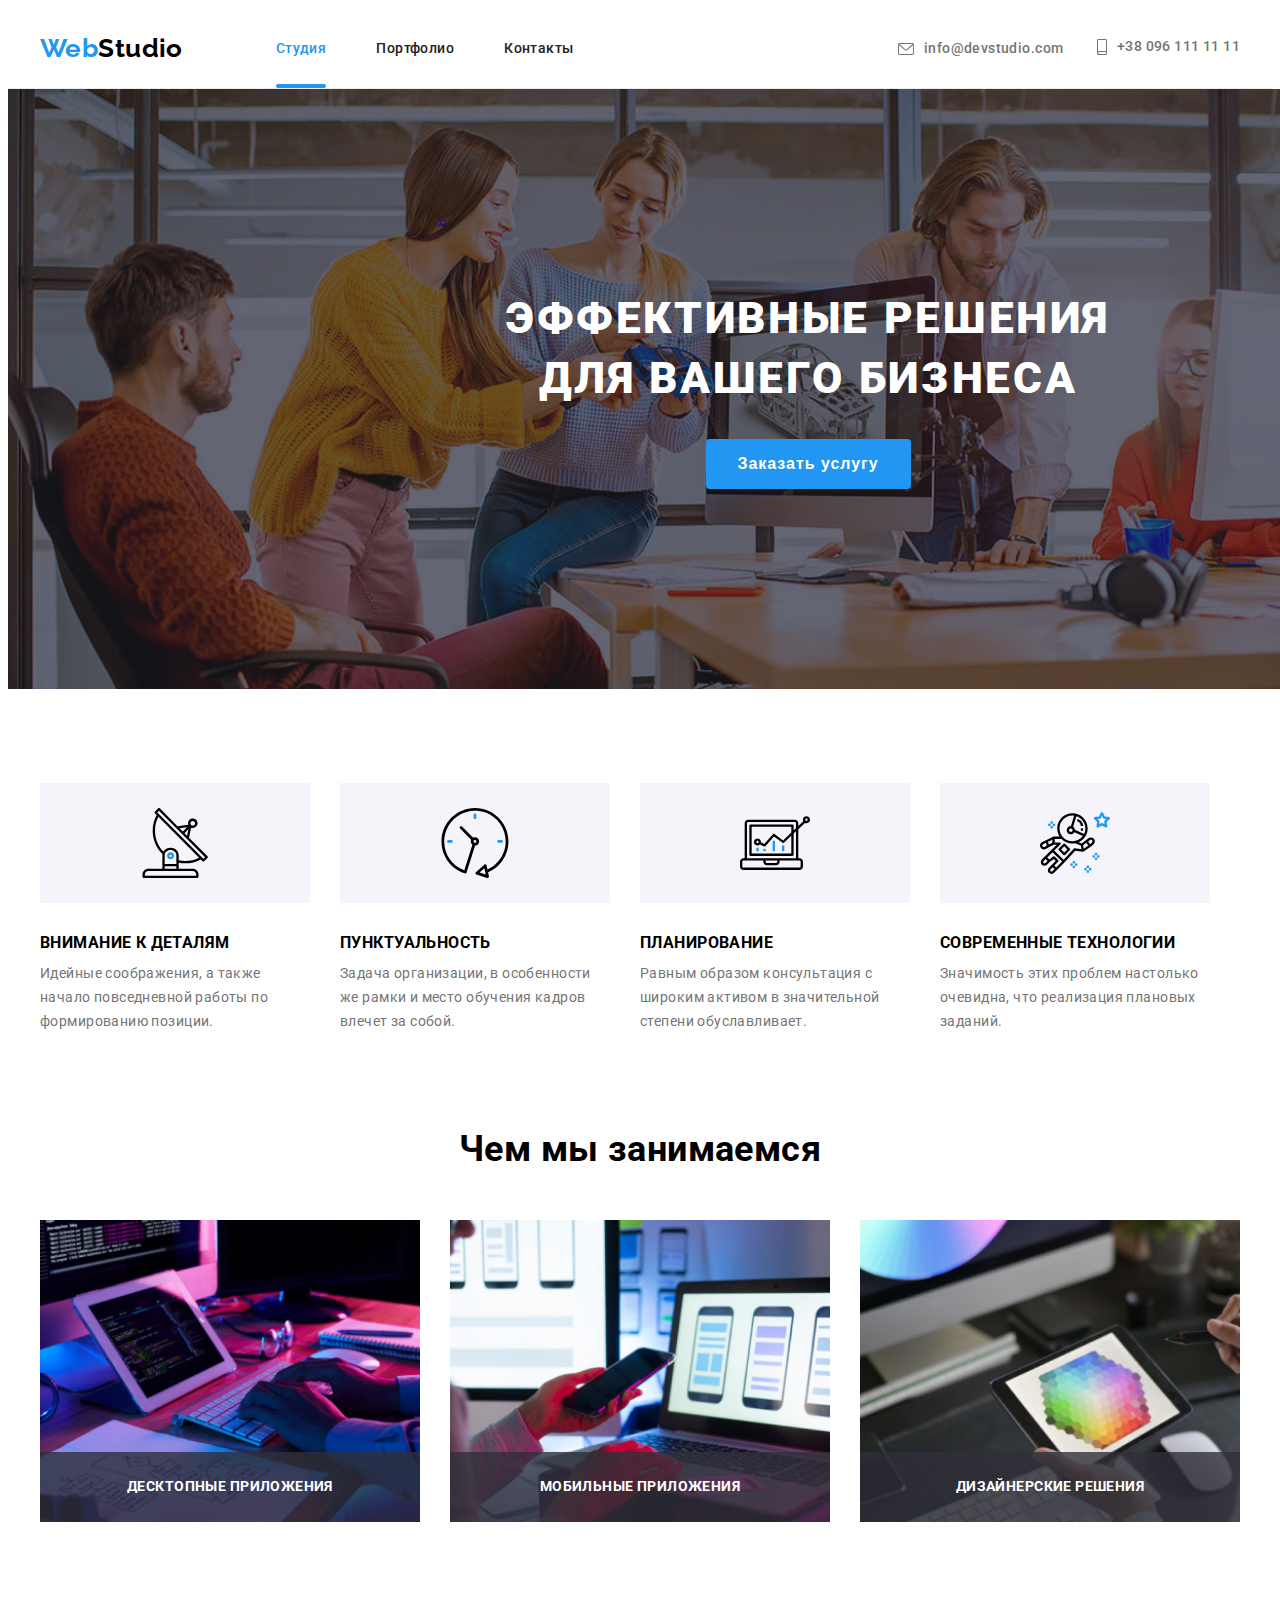
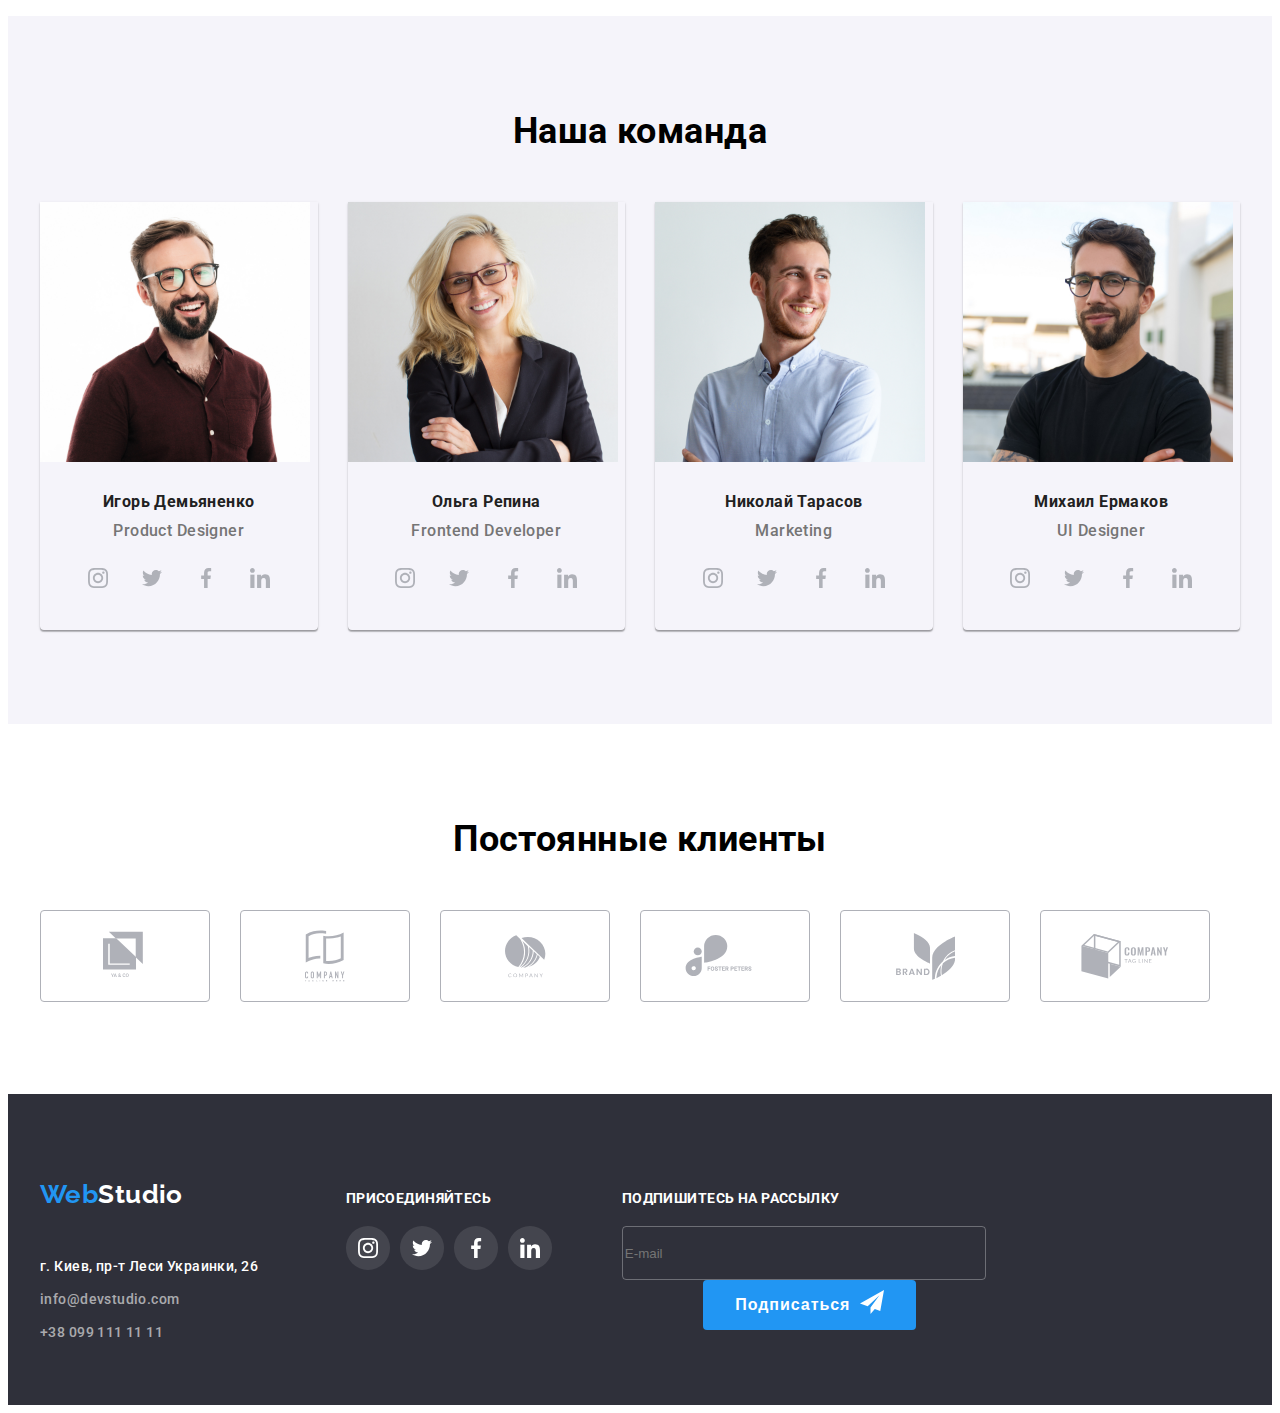
==== index.html @ 673e5bb0 "added modal styles" ====
<!DOCTYPE html>
<html lang="ru">

<head>
  <meta charset="UTF-8">
  <meta http-equiv="X-UA-Compatible" content="IE=edge">
  <meta name="viewport" content="width=device-width, initial-scale=1.0">
  <title>WebStudio-Home</title>
  <link rel="stylesheet" href="https://cdnjs.cloudflare.com/ajax/libs/modern-normalize/1.0.0/modern-normalize.css"
    integrity="sha512-Zx6MlUMKSVJoQ+83OwhdILe8cSEsCzfqThJd7J/VA2UrK6Ctj85p+xzqfyuNXE5B1k25uUdmJ2OzItbBy9GHAQ=="
    crossorigin="anonymous" />
  <link rel="stylesheet" href="https://cdnjs.cloudflare.com/ajax/libs/animate.css/4.1.1/animate.min.css" />
  <link rel="preconnect" href="https://fonts.gstatic.com">
  <link href="https://fonts.googleapis.com/css2?family=Raleway:wght@700&family=Roboto:wght@400;500;700;900&display=swap"
    rel="stylesheet">
  <link rel="stylesheet" href="./styles/styles.css">

</head>

<body>
  <!-- HEADER -->
  <header class="header">
    <div class="container">
      <nav class="menu">
        <a class="logo link" href="./index.html" lang="en">Web<span class="logo-studio-header"
            lang="en">Studio</span></a>
        <ul class="nav-list list">
          <li class="nav-item">
            <a class="nav-link current link" href="./index.html">Студия</a>
          </li>
          <li class="nav-item">
            <a class="nav-link link" href="./portfolio.html">Портфолио</a>
          </li>
          <li class="nav-item">
            <a class="nav-link link" href="./index.html">Контакты</a>
          </li>
        </ul>
      </nav>
      <ul class="header-contacts list">
        <li class="header-contacts-mail">
          <a class="header-contact-link link" href="mailto:info@devstudio.com" lang="en">
            <svg class="header-envelope">
              <use href="./images/sprite.svg#icon-envelope"></use>
            </svg>
            <p>info@devstudio.com</p>
          </a>
        </li>
        <li class="header-contacts-tel">
          <a class="header-contact-link link" href="tel:+380961111111">
            <svg class="header-tel">
              <use href="./images/sprite.svg#icon-smartphone"></use>
            </svg>
            <p>+38 096 111 11 11</p>
          </a>
        </li>
      </ul>
    </div>
  </header>
  <main>
    <!-- HERO -->
    <section class="hero">
      <div class="container">
        <h1 class="hero-title">Эффективные решения для вашего бизнеса</h1>
        <button class="modal-btn" type="submit" data-modal-open>Заказать услугу</button>
      </div>
    </section>
    <!-- SPECIALTIES -->
    <section class="specialties">
      <h2 class="visually-hidden">Особенности</h2>
      <div class="container">
        <ul class="specs-list list">
          <li class="specs-list-item">
            <div class="logo-wrapper">
              <svg class="specialties-logo">
                <use href="./images/sprite.svg#icon-antena"></use>
              </svg>
            </div>
            <h3 class="specs-subtitle">Внимание к деталям</h3>
            <p class="specs-text">Идейные соображения, а также начало повседневной работы по формированию позиции.</p>
          </li>
          <li class="specs-list-item">
            <div class="logo-wrapper">
              <svg class="specialties-logo">
                <use href="./images/sprite.svg#icon-clock"></use>
              </svg>
            </div>
            <h3 class="specs-subtitle">Пунктуальность</h3>
            <p class="specs-text">Задача организации, в особенности же рамки и место обучения кадров влечет за собой.
            </p>
          </li>
          <li class="specs-list-item">
            <div class="logo-wrapper">
              <svg class="specialties-logo">
                <use href="./images/sprite.svg#icon-diagram"></use>
              </svg>
            </div>
            <h3 class="specs-subtitle">Планирование</h3>
            <p class="specs-text">Равным образом консультация с широким активом в значительной степени обуславливает.
            </p>
          </li>
          <li class="specs-list-item">
            <div class="logo-wrapper">
              <svg class="specialties-logo">
                <use href="./images/sprite.svg#icon-astronaut"></use>
              </svg>
            </div>
            <h3 class="specs-subtitle">Современные технологии</h3>
            <p class="specs-text">Значимость этих проблем настолько очевидна, что реализация плановых заданий.</p>
          </li>
        </ul>
      </div>
    </section>
    <!-- SKILLS -->
    <section class="skills">
      <div class="container">
        <h2 class="section-title">Чем мы занимаемся</h2>
        <ul class="skills-list list">
          <li class="skills-list-item">
            <img class="img" src="./images/what_we_do/what_we_do_1.jpg" alt="software developer working" lang="en">
            <div class="skill-title-wrapper">
              <p class="skill-title">Десктопные приложения</p>
            </div>
          </li>
          <li class="skills-list-item">
            <img class="img" src="./images/what_we_do/what_we_do_2.jpg" alt="women with a phone" lang="en">
            <div class="skill-title-wrapper">
              <p class="skill-title">Мобильные приложения</p>
            </div>
          </li>
          <li class="skills-list-item">
            <img class="img" src="./images/what_we_do/what_we_do_3.jpg" alt="women working on a tablet" lang="en">
            <div class="skill-title-wrapper">
              <p class="skill-title">Дизайнерские решения</p>
            </div>
          </li>
        </ul>
      </div>
    </section>
    <!-- TEAM -->
    <section class="team">
      <div class="container">
        <h2 class="section-title">Наша команда</h2>
        <ul class="team-list list">
          <li class="team-list-item">
            <img class="team-img" src="./images/our_masters/master_1.jpg" alt="friendly men in glasses" lang="en">
            <div class="team-name-container">
              <h3 class="team-name">Игорь Демьяненко</h3>
              <p class="team-occupation" lang="en">Product Designer</p>
              <ul class="social-list list">
                <li class="social-list-item">
                  <a href="" class="social-list-link link">
                    <svg class="social-list-icon">
                      <use href="./images/sprite.svg#icon-instagram"></use>
                    </svg>
                  </a>
                </li>
                <li class="social-list-item">
                  <a href="" class="social-list-link link">
                    <svg class="social-list-icon">
                      <use href="./images/sprite.svg#icon-twitter"></use>
                    </svg>
                  </a>
                </li>
                <li class="social-list-item">
                  <a href="" class="social-list-link link">
                    <svg class="social-list-icon">
                      <use href="./images/sprite.svg#icon-facebook"></use>
                    </svg>
                  </a>
                </li>
                <li class="social-list-item">
                  <a href="" class="social-list-link link">
                    <svg class="social-list-icon">
                      <use href="./images/sprite.svg#icon-linkedin"></use>
                    </svg>
                  </a>
                </li>
              </ul>
            </div>
          </li>
          <li class="team-list-item">
            <img class="team-img" src="./images/our_masters/master_2.jpg" alt="blonde women" lang="en">
            <div class="team-name-container">
              <h3 class="team-name">Ольга Репина</h3>
              <p class="team-occupation" lang="en">Frontend Developer</p>
              <ul class="social-list list">
                <li class="social-list-item">
                  <a href="" class="social-list-link link">
                    <svg class="social-list-icon">
                      <use href="./images/sprite.svg#icon-instagram"></use>
                    </svg>
                  </a>
                </li>
                <li class="social-list-item">
                  <a href="" class="social-list-link link">
                    <svg class="social-list-icon">
                      <use href="./images/sprite.svg#icon-twitter"></use>
                    </svg>
                  </a>
                </li>
                <li class="social-list-item">
                  <a href="" class="social-list-link link">
                    <svg class="social-list-icon">
                      <use href="./images/sprite.svg#icon-facebook"></use>
                    </svg>
                  </a>
                </li>
                <li class="social-list-item">
                  <a href="" class="social-list-link link">
                    <svg class="social-list-icon">
                      <use href="./images/sprite.svg#icon-linkedin"></use>
                    </svg>
                  </a>
                </li>
              </ul>
            </div>
          </li>
          <li class="team-list-item">
            <img class="team-img" src="./images/our_masters/master_3.jpg" alt="smiling men" lang="en">
            <div class="team-name-container">
              <h3 class="team-name">Николай Тарасов</h3>
              <p class="team-occupation" lang="en">Marketing</p>
              <ul class="social-list list">
                <li class="social-list-item">
                  <a href="" class="social-list-link link">
                    <svg class="social-list-icon">
                      <use href="./images/sprite.svg#icon-instagram"></use>
                    </svg>
                  </a>
                </li>
                <li class="social-list-item">
                  <a href="" class="social-list-link link">
                    <svg class="social-list-icon">
                      <use href="./images/sprite.svg#icon-twitter"></use>
                    </svg>
                  </a>
                </li>
                <li class="social-list-item">
                  <a href="" class="social-list-link link">
                    <svg class="social-list-icon">
                      <use href="./images/sprite.svg#icon-facebook"></use>
                    </svg>
                  </a>
                </li>
                <li class="social-list-item">
                  <a href="" class="social-list-link link">
                    <svg class="social-list-icon">
                      <use href="./images/sprite.svg#icon-linkedin"></use>
                    </svg>
                  </a>
                </li>
              </ul>
            </div>
          </li>
          <li class="team-list-item">
            <img class="team-img" src="./images/our_masters/master_4.jpg" alt="friendly men in black t-shirt" lang="en">
            <div class="team-name-container">
              <h3 class="team-name">Михаил Ермаков</h3>
              <p class="team-occupation" lang="en">UI Designer</p>
              <ul class="social-list list">
                <li class="social-list-item">
                  <a href="" class="social-list-link link">
                    <svg class="social-list-icon">
                      <use href="./images/sprite.svg#icon-instagram"></use>
                    </svg>
                  </a>
                </li>
                <li class="social-list-item">
                  <a href="" class="social-list-link link">
                    <svg class="social-list-icon">
                      <use href="./images/sprite.svg#icon-twitter"></use>
                    </svg>
                  </a>
                </li>
                <li class="social-list-item">
                  <a href="" class="social-list-link link">
                    <svg class="social-list-icon">
                      <use href="./images/sprite.svg#icon-facebook"></use>
                    </svg>
                  </a>
                </li>
                <li class="social-list-item">
                  <a href="" class="social-list-link link">
                    <svg class="social-list-icon">
                      <use href="./images/sprite.svg#icon-linkedin"></use>
                    </svg>
                  </a>
                </li>
              </ul>
            </div>
          </li>
        </ul>
      </div>
    </section>
    <!--CLIENTS-->
    <section class="clients">
      <div class="container">
        <h2 class="section-title">Постоянные клиенты</h2>
        <ul class="clients-list list">
          <li class="clients-list-item">
            <a href="" class="clients-logo link">
              <svg class="clients-logo-icon" width="44" height="50">
                <use href="./images/sprite.svg#icon-logo-1"></use>
              </svg>
            </a>
          </li>
          <li class="clients-list-item">
            <a href="" class="clients-logo link">
              <svg class="clients-logo-icon" width="40" height="52">
                <use href="./images/sprite.svg#icon-logo-2"></use>
              </svg>
            </a>
          </li>
          <li class="clients-list-item">
            <a href="" class="clients-logo link">
              <svg class="clients-logo-icon" width="41" height="43">
                <use href="./images/sprite.svg#icon-logo-3"></use>
              </svg>
            </a>
          </li>
          <li class="clients-list-item">
            <a href="" class="clients-logo link">
              <svg class="clients-logo-icon" width="80" height="42">
                <use href="./images/sprite.svg#icon-logo-4"></use>
              </svg>
            </a>
          </li>
          <li class="clients-list-item">
            <a href="" class="clients-logo link">
              <svg class="clients-logo-icon" width="59" height="47">
                <use href="./images/sprite.svg#icon-logo-5"></use>
              </svg>
            </a>
          </li>
          <li class="clients-list-item">
            <a href="" class="clients-logo link">
              <svg class="clients-logo-icon" width="88" height="45">
                <use href="./images/sprite.svg#icon-logo-6"></use>
              </svg>
            </a>
          </li>
        </ul>
      </div>
    </section>
  </main>
  <!-- FOOTER -->
  <footer class="footer">
    <div class="container">
      <div class="address-wrapper">
        <a class="logo link" href="./index.html" lang="en">Web<span class="logo-studio-footer"
            lang="en">Studio</span></a>
        <p class="address">г. Киев, пр-т Леси Украинки, 26</p>
        <ul class="address-list list">
          <li class="address-list-item">
            <a class="address-link link" href="mailto:info@devstudio.com">info@devstudio.com</a>
          </li>
          <li class="address-list-item">
            <a class="address-link link" href="tel:+380991111111">+38 099 111 11 11</a>
          </li>
        </ul>
      </div>
      <div class="footer-social-list">
        <h3 class="footer-social-title">присоединяйтесь</h3>
        <ul class="social-list list">
          <li class="social-list-item">
            <a href="" class="social-list-link link">
              <svg class="social-list-icon">
                <use href="./images/sprite.svg#icon-instagram"></use>
              </svg>
            </a>
          </li>
          <li class="social-list-item">
            <a href="" class="social-list-link link">
              <svg class="social-list-icon">
                <use href="./images/sprite.svg#icon-twitter"></use>
              </svg>
            </a>
          </li>
          <li class="social-list-item">
            <a href="" class="social-list-link link">
              <svg class="social-list-icon">
                <use href="./images/sprite.svg#icon-facebook"></use>
              </svg>
            </a>
          </li>
          <li class="social-list-item">
            <a href="" class="social-list-link link">
              <svg class="social-list-icon">
                <use href="./images/sprite.svg#icon-linkedin"></use>
              </svg>
            </a>
          </li>
        </ul>
      </div>
      <div class="footer-social-list">
        <h3 class="footer-social-title">Подпишитесь на рассылку</h3>
        <form action="" class="signup-form">
          <input type="email" placeholder="E-mail" class="signup-email">
          <button type="submit" class="modal-btn">
            <p class="btn-title">Подписаться</p>
            <svg class="btn-icon">
              <use href="./images/sprite.svg#icon-send"></use>
            </svg>
          </button>
        </form>
      </div>
    </div>
  </footer>
  <!-- MODAL -->

<!-- is-hidden -->

  <div class="backdrop is-hidden" data-modal>
    <div class="modal">
      <button type="button" class="modal-close-btn" data-modal-close>
        <svg class="modal-x">
          <use href="./images/sprite.svg#icon-Vector"></use>
        </svg>
      </button>
      <form action="#" class="modal-form" autocomplete="off"></form>
      <p class="form-title">Оставьте свои данные, мы вам перезвоним</p>
      <label for="" class="modal-form-field">
        Имя
        <span class="modal-form-input-wrapper">
          <svg class="modal-form-icon">
            <use href="./images/sprite.svg#user"></use>
          </svg>
          </span>
          <input type="text" name="user-name" class="modal-form-input" required minlength="2">
      </label>
      <label for="" class="modal-form-field">
        Телефон
        <span class="modal-form-input-wrapper">
          <svg class="modal-form-icon">
            <use href="./images/sprite.svg#phone"></use>
          </svg>
          <input type="tel" name="user-phone" class="modal-form-input" required pattern="[0-9]{3}-[0-9]{3}-[0-9]{2}-[0-9]{2}"
            title="096-111-11-11">
        </span>
      </label>
      <label for="" class="modal-form-field">
        Почта
        <span class="modal-form-input-wrapper">
          <svg class="modal-form-icon">
            <use href="./images/sprite.svg#letter"></use>
          </svg>
          <input type="email" name="user-email" class="modal-form-input" required>
        </span>    
      </label>
      <label for="" class="modal-form-field">
        Комментарий
        <textarea name="user-message" class="modal-form-message" placeholder="Введите текст"></textarea>
      </label>
            <input type="checkbox" id="user-term" name="user-term" class="modal-form-agreement visually-hidden">
            <label for="user-term" class="modal-form-check-desc">Соглашаюсь с рассылкой и принимаю&nbsp;<a href="" class="licence-agreement">Условия договора</a></label>
      <button type="submit" class="modal-form-btn">Отправить</button>      
    </div>
  </div>
  <script src="./js/modal.js"></script>
</body>

</html>
---- styles/styles.css ----
:root {
  --main-font: "Roboto", sans-serif;
  --secondary-font: "Raleway", sans-serif;
  --accent-color: #2196f3;
  --main-text-color: #212121;
  --secondary-text-color: #757575;
  --accent-text-color: #ffffff;
  --background-color-main: #f5f4fa;
  --background-color-accent: #2f303a;
  --logo-text-main: #000000;
  --social-logo: #afb1b8;
  --section-pt: 94px;
  --section-pb: 94px;
}

body {
  font-family: var(--main-font);
  color: var(--main-text-color);
  font-weight: 500;
  font-size: 14px;
  line-height: 1.14;
  letter-spacing: 0.03em;
}

h1,
h2,
h3,
h4,
h5,
h6,
p {
  margin: 0;
}

ul,
ol {
  margin: 0;
  padding: 0;
}

img {
  display: block;
  width: 100%;
}

.link {
  text-decoration: none;
  display: block;
}

.list {
  list-style: none;
}

.container {
  width: 1200px;
  margin: 0 auto;
  padding-left: 15px;
  padding-right: 15px;
}

/* ================ COMPONENTS ================*/

.modal-btn {
  min-width: 200px;
  margin: 0 auto;
  padding: 10px 32px;
  font-weight: 700;
  font-size: 16px;
  line-height: 1.88;
  display: flex;
  justify-content: center;
  letter-spacing: 0.06em;
  color: var(--accent-text-color);
  cursor: pointer;
  background: var(--accent-color);
  border-radius: 4px;
  border: none;
}

.nav-btn {
  padding: 6px 22px;
  font-weight: inherit;
  font-size: 16px;
  line-height: 1.63;
  display: flex;
  align-items: center;
  text-align: center;
  letter-spacing: 0.06em;
  color: var(--main-text-color);
  cursor: pointer;
  background: var(--background-color-main);
  border-radius: 4px;
  border: none;

  transition: background-color 250ms cubic-bezier(0.4, 0, 0.2, 1),
    color 250ms cubic-bezier(0.4, 0, 0.2, 1),
    box-shadow 250ms cubic-bezier(0.4, 0, 0.2, 1);
}

.img {
  display: block;
  max-width: 100%;
  height: auto;
}

.current.nav-link {
  position: relative;
  display: flex;
  justify-items: center;
  align-items: center;
  flex-direction: column;
  color: var(--accent-color);
}

.current.nav-link::after {
  position: absolute;
  content: "";
  bottom: 0;
  width: 100%;
  height: 4px;
  border-radius: 2px;
  background-color: var(--accent-color);
}

.visually-hidden {
  position: absolute !important;
  clip: rect(1px 1px 1px 1px); /* IE6, IE7 */
  clip: rect(1px, 1px, 1px, 1px);
  padding: 0 !important;
  border: 0 !important;
  height: 1px !important;
  width: 1px !important;
  overflow: hidden;
}

.container {
  width: 1200px;
  margin: 0 auto;
  padding-left: 15px;
  padding-right: 15px;
}

.section-title {
  margin-bottom: 50px;
  font-weight: 700;
  font-size: 36px;
  line-height: 1.17;
  text-align: center;
  color: var(--logo-text-main);
}

.social-list {
  display: flex;
  align-items: center;
  justify-content: center;
}

.social-list-link {
  display: flex;
  align-items: center;
  justify-content: center;
  width: 44px;
  height: 44px;
  border-radius: 50%;
  background-color: transparent;

  transition: background-color 250ms cubic-bezier(0.4, 0, 0.2, 1),
    fill 250ms cubic-bezier(0.4, 0, 0.2, 1);
}

.social-list-link:hover,
.social-list-link:focus {
  background-color: var(--accent-color);
}

.social-list-link:hover .social-list-icon,
.social-list-link:focus .social-list-icon {
  fill: var(--accent-text-color);
}

.social-list-item:not(:last-child) {
  margin-right: 10px;
}

.social-list-icon {
  fill: var(--social-logo);
  width: 20px;
  height: 20px;
}

/* ================ END COMPONENTS ================*/

/* ================ HEADER ================*/

.header {
  display: flex;
  align-items: center;
  border-bottom: 1px solid #ececec;
}

.header .container {
  display: flex;
  align-items: center;
  justify-items: center;
  height: 80px;
}

.menu {
  display: flex;
  justify-items: center;
  align-items: center;
}

.logo {
  display: inline-block;
  padding-bottom: 25px;
  padding-top: 25px;
  font-family: var(--secondary-font);
  font-weight: 700;
  font-size: 26px;
  line-height: 1.19;
  color: var(--accent-color);
  margin-right: 93px;
}

.logo-studio-header {
  color: var(--logo-text-main);
}

.nav-list {
  display: flex;
}

.nav-item {
  display: inline-block;
}

.nav-item:not(:last-child) {
  margin-right: 50px;
}

.nav-link {
  line-height: 1.17;
  padding-top: 32px;
  padding-bottom: 32px;
  color: var(--main-text-color);

  transition: color 250ms cubic-bezier(0.4, 0, 0.2, 1);
}

.nav-link:hover,
.nav-link:focus {
  color: var(--accent-color);
}

.header-contacts {
  display: block;
  margin-left: auto;
  align-items: center;
}

.header-contacts-mail {
  display: inline-block;
  margin-right: 30px;
  fill: var(--secondary-text-color);
}

.header-contacts-tel {
  display: inline-block;
  fill: var(--secondary-text-color);
}

.header-contact-link {
  display: flex;
  align-items: center;
  padding-top: 32px;
  padding-bottom: 32px;
  color: var(--secondary-text-color);

  transition: color 250ms cubic-bezier(0.4, 0, 0.2, 1),
    fill 250ms cubic-bezier(0.4, 0, 0.2, 1);
}

.header-contact-link:hover,
.header-contact-link:focus {
  fill: var(--accent-color);
  color: var(--accent-color);
}

.header-envelope {
  width: 16px;
  height: 12px;
  margin-right: 10px;
}

.header-tel {
  width: 10px;
  height: 16px;
  margin-right: 10px;
}
/* ================ END HEADER ================*/

/* ================ HERO ================*/

.hero {
  margin: 0 auto;
  width: 1600px;
  background-color: #c4c4c4;
  text-align: center;
  background-image: linear-gradient(
      rgba(47, 48, 58, 0.4),
      rgba(47, 48, 58, 0.4)
    ),
    url(../images/hero-bg.jpg);
  background-repeat: no-repeat;
  background-size: cover;
}

.hero .container {
  padding-top: 200px;
  padding-bottom: 200px;
  max-width: 696px;
}

.hero-title {
  margin-bottom: 30px;
  font-weight: 900;
  font-size: 44px;
  line-height: 1.36;
  letter-spacing: 0.06em;
  text-transform: uppercase;
  color: var(--accent-text-color);
}

/* ================ END HERO ================*/

/* ================ SPECIALTIES ================*/

.specialties {
  padding-top: var(--section-pt);
  padding-bottom: var(--section-pb);
}

.specs-list {
  display: flex;
  margin-left: -30px;
  margin-top: -30px;
}

.specs-list-item {
  display: block;
  flex-basis: calc(100% / 4 - 90px);
  width: 270px;
  margin-left: 30px;
  margin-top: 30px;
}

.logo-wrapper {
  display: flex;
  align-items: center;
  justify-content: center;
  width: 270px;
  height: 120px;
  margin-bottom: 30px;
  background-color: var(--background-color-main);
}

.specialties-logo {
  display: block;
  width: 70px;
  height: 70px;
}

.specs-subtitle {
  margin-bottom: 10px;
  font-weight: 700;
  line-height: 1.17;
  text-transform: uppercase;
  color: var(--logo-text-main);
}

.specs-text {
  font-weight: 400;
  line-height: 1.71;
  color: var(--secondary-text-color);
}

/* ================ END SPECIALTIES ================*/

/* ================ SKILLS ================*/

.skills {
  padding-bottom: var(--section-pb);
}

.skills-list {
  display: flex;
  flex-wrap: wrap;
  margin-left: -30px;
  margin-top: -30px;
}

.skills-list-item {
  position: relative;
  flex-basis: calc(100% / 3 - 30px);
  margin-left: 30px;
  margin-top: 30px;
}

.skill-title-wrapper {
  position: absolute;
  display: flex;
  justify-content: center;
  align-items: center;
  left: 0;
  bottom: 0;
  width: 100%;
  height: 70px;
  background-color: rgba(47, 48, 58, 0.8);
}

.skill-title {
  display: block;
  color: var(--accent-text-color);
  font-weight: 700;
  text-align: center;
  text-transform: uppercase;
}
/* ================ END SKILLS ================*/

/* ================ TEAM ================*/

.team {
  background-color: var(--background-color-main);
  padding-bottom: var(--section-pb);
  padding-top: var(--section-pt);
}

.team-list {
  display: flex;
  flex-wrap: wrap;
  margin-left: -30px;
  margin-top: -30px;
}

.team-list-item {
  flex-basis: calc(100% / 4 - 30px);
  margin-left: 30px;
  margin-top: 30px;
  box-shadow: 0px 1px 3px rgba(0, 0, 0, 0.12), 0px 1px 1px rgba(0, 0, 0, 0.14),
    0px 2px 1px rgba(0, 0, 0, 0.2);
  border-radius: 0px 0px 4px 4px;
}

.team-name-container {
  padding-top: 30px;
  padding-bottom: 30px;
}

.team-name {
  margin-bottom: 10px;
  font-size: 16px;
  line-height: 1.19;
  text-align: center;
  color: var(--main-text-color);
}

.team-occupation {
  margin-bottom: 16px;
  font-size: 16px;
  line-height: 1.19;
  text-align: center;
  color: var(--secondary-text-color);
}

.team-img {
  width: 270px;
  height: 260px;
}

/* ================ END TEAM ================*/

/* ================ CLIENTS ================*/

.clients {
  padding-bottom: var(--section-pb);
  padding-top: var(--section-pt);
}
.clients-list {
  display: flex;
}

.clients-list-item {
  display: flex;
  width: 170px;
  height: 90px;
}

.clients-list-item:not(:last-child) {
  margin-right: 30px;
}

.clients-logo {
  display: flex;
  justify-content: center;
  align-items: center;
  width: 100%;
  height: 100%;
  border: 1px solid #afb1b8;
  border-radius: 4px;
  fill: var(--social-logo);

  transition: border-color 250ms cubic-bezier(0.4, 0, 0.2, 1),
    fill 250ms cubic-bezier(0.4, 0, 0.2, 1);
}

.clients-logo:hover,
.clients-logo:focus {
  border-color: var(--accent-color);
  fill: var(--accent-color);
}

.clients-logo-icon {
  display: inline-block;
}

/* ================ END CLIENTS ================*/

/* ================ EXAMPLES ================*/

.examples {
  padding-top: var(--section-pt);
  padding-bottom: var(--section-pb);
}
.examples-list {
  display: flex;
  justify-content: center;
  margin-bottom: 50px;
}

.examples-list-item:not(:last-child) {
  margin-right: 8px;
}

.list-items:hover,
.list-items:focus {
  box-shadow: 0px 1px 1px rgba(0, 0, 0, 0.12), 0px 4px 4px rgba(0, 0, 0, 0.06),
    1px 4px 6px rgba(0, 0, 0, 0.16);
}

.nav-btn:hover,
.nav-btn:focus {
  background-color: var(--accent-color);
  color: var(--accent-text-color);
  box-shadow: 0px 3px 1px rgba(0, 0, 0, 0.1), 0px 1px 2px rgba(0, 0, 0, 0.08),
    0px 2px 2px rgba(0, 0, 0, 0.12);
  border-radius: 4px;
}

.examples-img-list {
  display: flex;
  flex-wrap: wrap;
  margin-top: -30px;
  margin-left: -30px;
}

.examples-img-item {
  flex-basis: calc(100% / 3 - 30px);
  margin-top: 30px;
  margin-left: 30px;
}

.examples-about-wrapper {
  padding: 20px 24px;
  border: 1px solid #eeeeee;
  border-top: none;
}

.examples-img-title {
  font-weight: 700;
  font-size: 18px;
  line-height: 2;
  letter-spacing: 0.06em;
  color: var(--main-text-color);
}

.examples-img-about {
  font-size: 16px;
  line-height: 1.86;
  color: var(--secondary-text-color);
}

.examples-list-wraper {
  position: relative;
  overflow: hidden;
}

.overlay {
  position: absolute;
  transform: translateY(100%);
  top: 0;
  left: 0;
  height: 100%;
  padding: 60px 24px;
  background-color: var(--accent-color);
  color: var(--accent-text-color);
  overflow: auto;
  font-family: Roboto;
  font-weight: 400;
  font-size: 18px;
  line-height: 1.55;
  letter-spacing: 0.03em;

  transition: transform 250ms cubic-bezier(0.4, 0, 0.2, 1);
}

.list-items:hover .overlay,
.list-items:focus .overlay {
  transform: translateY(0%);
  opacity: 0.9;
}
/* ================ END EXAMPLES ================*/

/* ================ FOOTER ================*/

.footer {
  background-color: var(--background-color-accent);
  padding-top: 60px;
  padding-bottom: 60px;
}

.footer .logo {
  margin-bottom: 20px;
}

.footer .container {
  display: flex;
  align-items: baseline;
}

.logo-studio-footer {
  color: var(--accent-text-color);
}

.address {
  margin-bottom: 9px;
  line-height: 1.71;
  color: var(--accent-text-color);
}

.address-wrapper {
  display: block;
}

.address-list-item:not(:last-child) {
  margin-bottom: 9px;
}

.address-link {
  line-height: 1.71;
  color: rgba(255, 255, 255, 0.6);

  transition: color 250ms cubic-bezier(0.4, 0, 0.2, 1);
}

.address-link:hover,
.address-link:focus {
  color: var(--accent-color);
}

.footer-social-title {
  display: block;
  margin-bottom: 20px;
  text-transform: uppercase;
  color: var(--accent-text-color);
  font-size: 14px;
  line-height: 1.17;
}

.footer-social-list {
  display: inline-block;
  margin-left: 70px;
}

.footer .social-list-link {
  background-image: linear-gradient(
    rgba(255, 255, 255, 0.1),
    rgba(255, 255, 255, 0.1)
  );
}

.footer .social-list-icon {
  fill: var(--accent-text-color);
}

.signup-from {
  display: flex;
}

.signup-email {
  display: block;
  margin-right: 12px;
  width: 358px;
  height: 50px;
  border: 1px solid rgba(255, 255, 255, 0.3);
  border-radius: 4px;
  /* filter: drop-shadow(0px 4px 4px rgba(0, 0, 0, 0.15)) */
  background-color: transparent;
}
.btn-icon {
  width: 24px;
  height: 24px;
  fill: var(--accent-text-color);
  margin-left: 10px;
}

.btn-title {
  font-weight: 700;
  font-size: 16px;
  line-height: 1.875;
  display: flex;
  align-items: center;
  text-align: center;
  letter-spacing: 0.06em;
}
/* ================ END FOOTER ================*/

.backdrop {
  position: fixed;
  top: 0;
  left: 0;
  width: 100vw;
  height: 100vh;
  background-color: rgba(0, 0, 0, 0.2);

  transition: opacity 250ms cubic-bezier(0.4, 0, 0.2, 1),
    visibility 250ms cubic-bezier(0.4, 0, 0.2, 1),
    pointer-events 250ms cubic-bezier(0.4, 0, 0.2, 1);
}

.modal {
  position: absolute;
  top: 50%;
  left: 50%;
  padding: 40px;
  transform: translate(-50%, -50%);
  width: 528px;
  height: 581px;
  background-color: #ffffff;
}

.modal-title {
  font-weight: 700;
  font-size: 20px;
  line-height: 1.15;
  text-align: center;
  letter-spacing: 0.03em;
  color: var(--main-text-color);
}

.modal-form {
  position: relative;
  display: flex;
  flex-direction: column;
}
.modal-form-field {
}

.modal-form-input {
  width: 100%;
  height: 40px;
  border: 1px solid #2196f3;
  box-sizing: border-box;
  border-radius: 4px;
  padding-left: 42px;
  transition: border-color 250ms cubic-bezier(0.4, 0, 0.2, 1);
}

.modal-form-input:focus {
  outline: none;
  border: var(--accent-color);
}

.modal-form-input-wrapper {
  position: relative;
  display: block;
  margin-bottom: 10px;
}

.modal-form-input:focus + .modal-form-icon {
  fill: var(--accent-color);
}

.modal-form-icon {
  position: absolute;
  width: 18px;
  height: 18px;
  transition: fill 250ms cubic-bezier(0.4, 0, 0.2, 1);
}

.modal-form-message {
  width: 100%;
  height: 120px;
  padding: 12px 16px;
  resize: none;
  border: 1px solid rgba(33, 33, 33, 0.2);
  border-radius: 4px;
  transition: border-color 250ms cubic-bezier(0.4, 0, 0.2, 1);
}

.modal-form-message:focus {
  outline: none;
  border-color: var(--accent-color);
}
.modal-form-message::placeholder {
}

.modal-form-check-desc::before {
  display: block;
  content: "";
  width: 16px;
  height: 16px;
}

.modal-form-agreement:checked + .modal-form-check-desc::before {
  background-image: url("./images/checked.svg");
  background-position: center;
}

.modal-form-agreement:focus + .modal-form-check-desc::before {
  box-shadow: 0 0 0 2px #2196f3;
}

.modal-form-btn {
  min-width: 200px;
  margin: 0 auto;
  padding: 10px 32px;
  font-weight: 700;
  font-size: 16px;
  line-height: 1.88;
  display: flex;
  justify-content: center;
  align-self: center;
  letter-spacing: 0.06em;
  color: var(--accent-text-color);
  cursor: pointer;
  background: var(--accent-color);
  border-radius: 4px;
  border: none;
}

.modal-close-btn {
  position: absolute;
  top: 8px;
  right: 8px;
  width: 30px;
  height: 30px;
  border-radius: 50%;
  border: 1px solid rgba(0, 0, 0, 0.1);
  background: transparent;
  cursor: pointer;
}

.modal-x {
  width: 11px;
  height: 11px;
}

.is-hidden {
  opacity: 0;
  visibility: hidden;
  pointer-events: none;
}
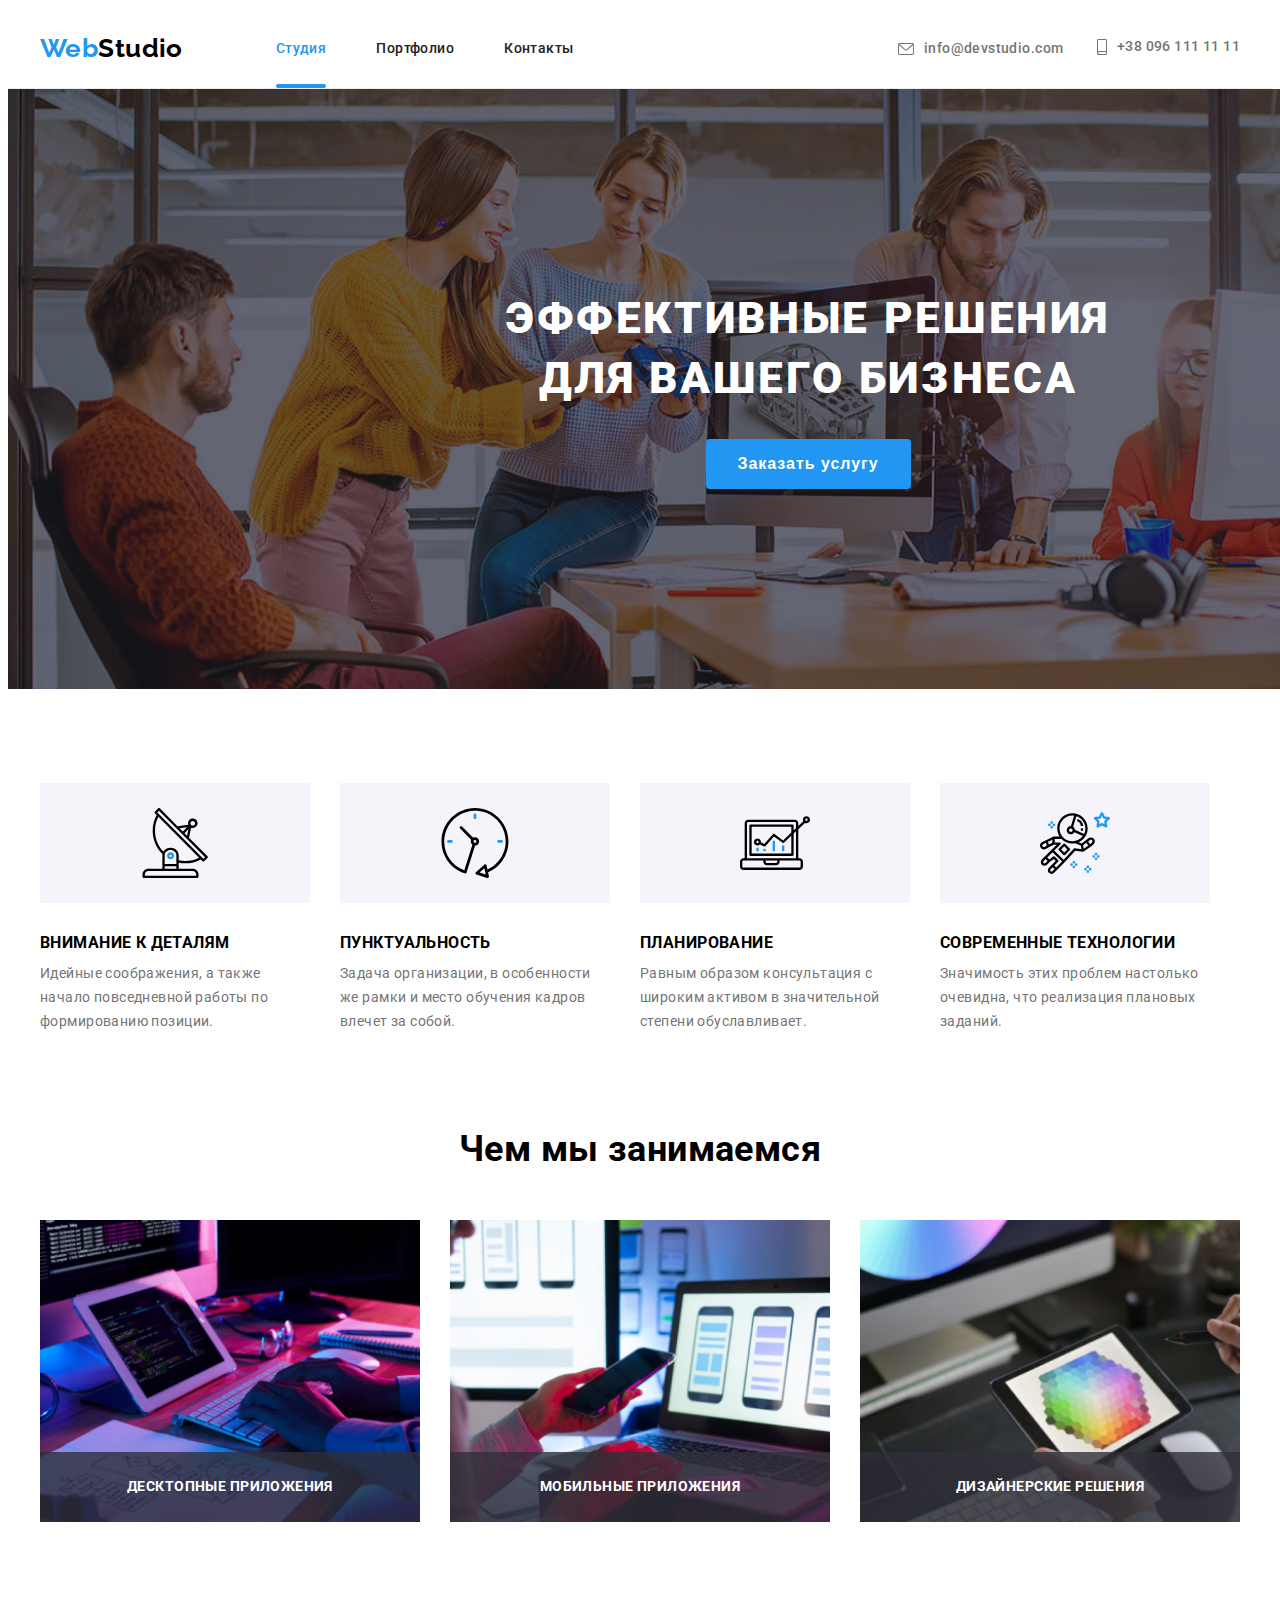
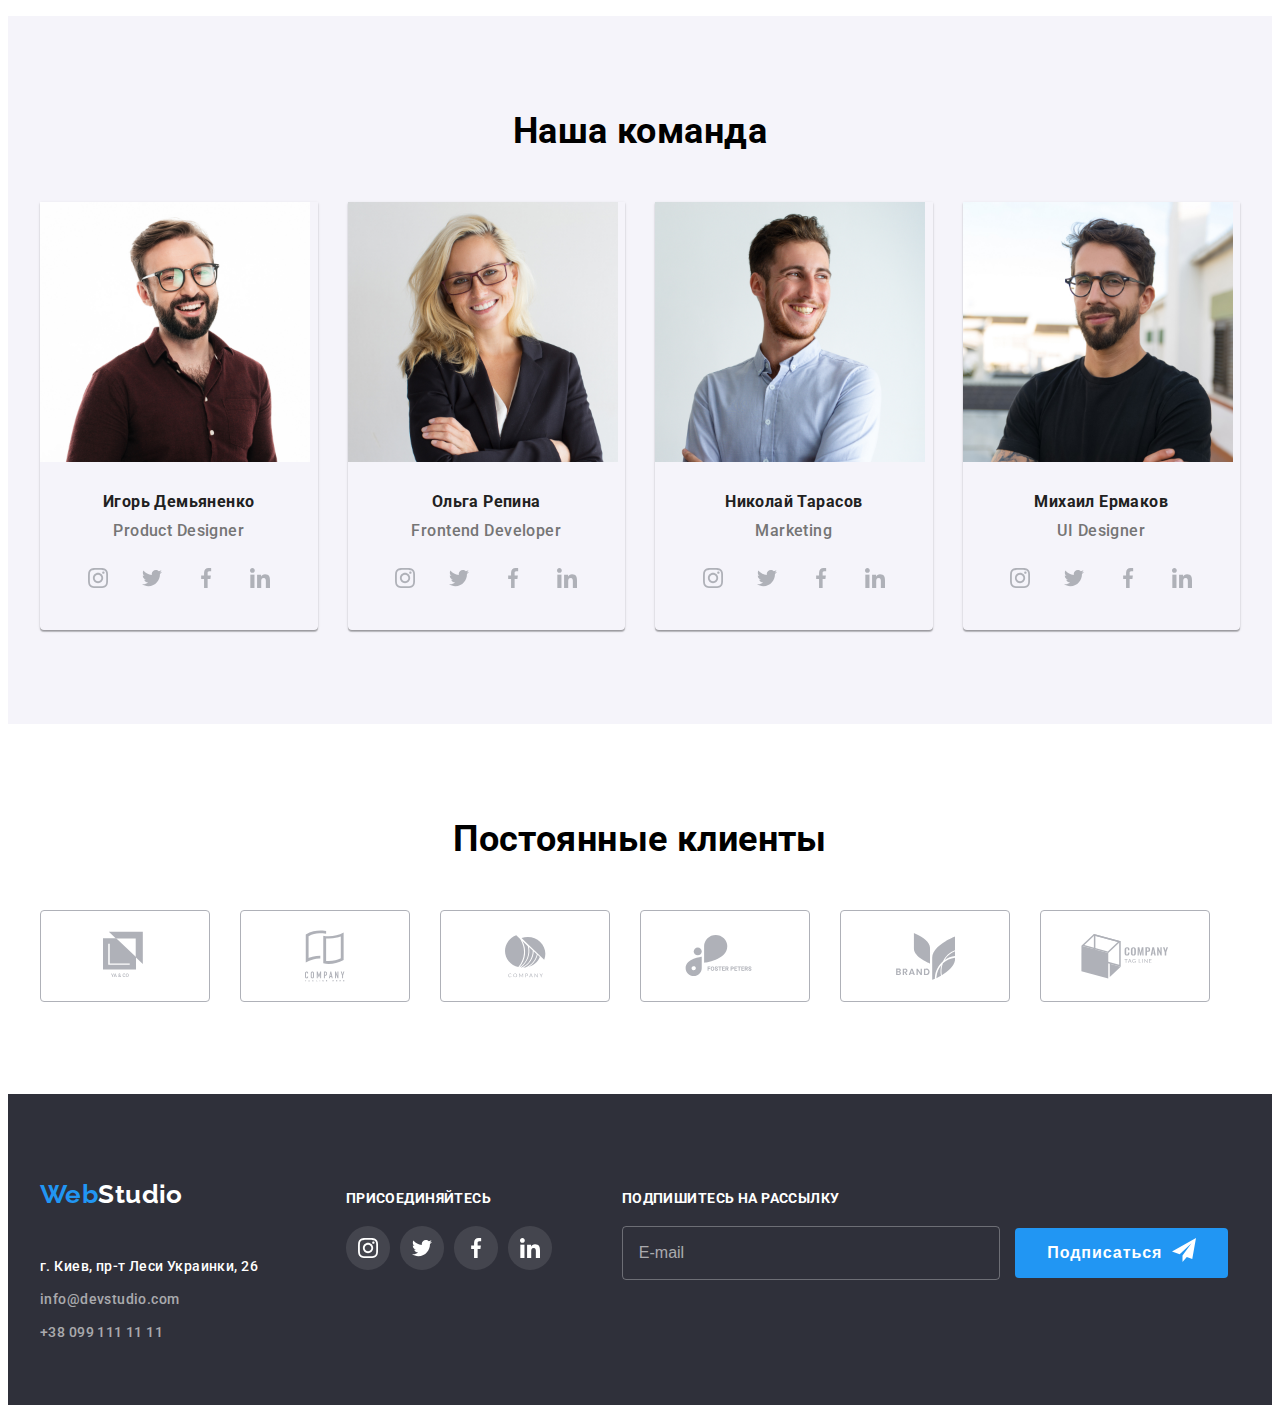
==== commit 9264e547: "added modal styles" ====
--- a/index.html
+++ b/index.html
@@ -395,21 +395,20 @@
       <div class="footer-social-list">
         <h3 class="footer-social-title">Подпишитесь на рассылку</h3>
         <form action="" class="signup-form">
-          <input type="email" placeholder="E-mail" class="signup-email">
-          <button type="submit" class="modal-btn">
-            <p class="btn-title">Подписаться</p>
-            <svg class="btn-icon">
-              <use href="./images/sprite.svg#icon-send"></use>
-            </svg>
+          <input type="email" name="signup-email" placeholder="E-mail" class="signup-email">
+          <button type="submit" class="footer-modal-btn">
+            <span class="footer-btn-wrapper">
+              <p class="btn-title">Подписаться</p>
+              <svg class="btn-icon">
+                <use href="./images/sprite.svg#icon-send"></use>
+              </svg>
+            </span>            
           </button>
         </form>
       </div>
     </div>
   </footer>
   <!-- MODAL -->
-
-<!-- is-hidden -->
-
   <div class="backdrop is-hidden" data-modal>
     <div class="modal">
       <button type="button" class="modal-close-btn" data-modal-close>
@@ -425,8 +424,8 @@
           <svg class="modal-form-icon">
             <use href="./images/sprite.svg#user"></use>
           </svg>
-          </span>
           <input type="text" name="user-name" class="modal-form-input" required minlength="2">
+        </span>
       </label>
       <label for="" class="modal-form-field">
         Телефон
--- a/styles/styles.css
+++ b/styles/styles.css
@@ -555,7 +555,6 @@
   color: var(--accent-text-color);
   box-shadow: 0px 3px 1px rgba(0, 0, 0, 0.1), 0px 1px 2px rgba(0, 0, 0, 0.08),
     0px 2px 2px rgba(0, 0, 0, 0.12);
-  border-radius: 4px;
 }
 
 .examples-img-list {
@@ -694,20 +693,49 @@
   fill: var(--accent-text-color);
 }
 
-.signup-from {
-  display: flex;
-}
+/* .signup-from {
+  display: flex;
+  align-items: center;
+  justify-content: center;
+} */
 
 .signup-email {
-  display: block;
   margin-right: 12px;
+  padding-left: 16px;
   width: 358px;
   height: 50px;
   border: 1px solid rgba(255, 255, 255, 0.3);
   border-radius: 4px;
-  /* filter: drop-shadow(0px 4px 4px rgba(0, 0, 0, 0.15)) */
+  color: var(--accent-text-color);
   background-color: transparent;
 }
+
+.signup-email::placeholder {
+  font-size: 16px;
+  line-height: 1.25;
+  color: rgba(255, 255, 255, 0.6);
+}
+
+.footer-btn-wrapper {
+  display: flex;
+}
+
+.footer-modal-btn {
+  min-width: 200px;
+  margin: 0 auto;
+  padding: 10px 32px;
+  justify-content: center;
+  color: var(--accent-text-color);
+  background: var(--accent-color);
+  border-radius: 4px;
+  border: none;
+  cursor: pointer;
+  font-weight: 700;
+  font-size: 16px;
+  line-height: 1.88;
+  letter-spacing: 0.06em;
+}
+
 .btn-icon {
   width: 24px;
   height: 24px;
@@ -715,15 +743,6 @@
   margin-left: 10px;
 }
 
-.btn-title {
-  font-weight: 700;
-  font-size: 16px;
-  line-height: 1.875;
-  display: flex;
-  align-items: center;
-  text-align: center;
-  letter-spacing: 0.06em;
-}
 /* ================ END FOOTER ================*/
 
 .backdrop {
@@ -750,12 +769,12 @@
   background-color: #ffffff;
 }
 
-.modal-title {
+.form-title {
+  margin-bottom: 12px;
   font-weight: 700;
   font-size: 20px;
   line-height: 1.15;
   text-align: center;
-  letter-spacing: 0.03em;
   color: var(--main-text-color);
 }
 
@@ -765,6 +784,13 @@
   flex-direction: column;
 }
 .modal-form-field {
+  position: relative;
+  margin-bottom: 10px;
+  font-size: 12px;
+  font-weight: 400;
+  line-height: 1.17;
+  letter-spacing: 0.01em;
+  color: var(--secondary-text-color);
 }
 
 .modal-form-input {
@@ -774,29 +800,35 @@
   box-sizing: border-box;
   border-radius: 4px;
   padding-left: 42px;
-  transition: border-color 250ms cubic-bezier(0.4, 0, 0.2, 1);
+  border: 1px solid rgba(33, 33, 33, 0.2);
+  transition: border-color 250ms cubic-bezier(0.4, 0, 0.2, 1),
+    fill 250ms cubic-bezier(0.4, 0, 0.2, 1);
 }
 
 .modal-form-input:focus {
   outline: none;
-  border: var(--accent-color);
+  border: 1px solid var(--accent-color);
+  border-radius: 4px;
 }
 
 .modal-form-input-wrapper {
   position: relative;
   display: block;
   margin-bottom: 10px;
+  margin-top: 4px;
+}
+
+.modal-form-icon {
+  position: absolute;
+  top: 50%;
+  transform: translateY(-50%);
+  left: 12px;
+  width: 12px;
+  height: 12px;
 }
 
 .modal-form-input:focus + .modal-form-icon {
   fill: var(--accent-color);
-}
-
-.modal-form-icon {
-  position: absolute;
-  width: 18px;
-  height: 18px;
-  transition: fill 250ms cubic-bezier(0.4, 0, 0.2, 1);
 }
 
 .modal-form-message {
@@ -804,6 +836,7 @@
   height: 120px;
   padding: 12px 16px;
   resize: none;
+  margin-top: 4px;
   border: 1px solid rgba(33, 33, 33, 0.2);
   border-radius: 4px;
   transition: border-color 250ms cubic-bezier(0.4, 0, 0.2, 1);
@@ -814,6 +847,10 @@
   border-color: var(--accent-color);
 }
 .modal-form-message::placeholder {
+  font-size: 14px;
+  line-height: 1.14;
+  letter-spacing: 0.01em;
+  color: rgba(117, 117, 117, 0.5);
 }
 
 .modal-form-check-desc::before {
@@ -848,6 +885,13 @@
   background: var(--accent-color);
   border-radius: 4px;
   border: none;
+}
+
+.modal-form-btn:hover,
+.modal-form-btn:focus {
+  box-shadow: 0px 3px 1px rgba(0, 0, 0, 0.1), 0px 1px 2px rgba(0, 0, 0, 0.08),
+    0px 2px 2px rgba(0, 0, 0, 0.12);
+  cursor: pointer;
 }
 
 .modal-close-btn {
@@ -867,6 +911,11 @@
   height: 11px;
 }
 
+.modal-close-btn:focus,
+.modal-close-btn:hover {
+  fill: var(--accent-color);
+}
+
 .is-hidden {
   opacity: 0;
   visibility: hidden;
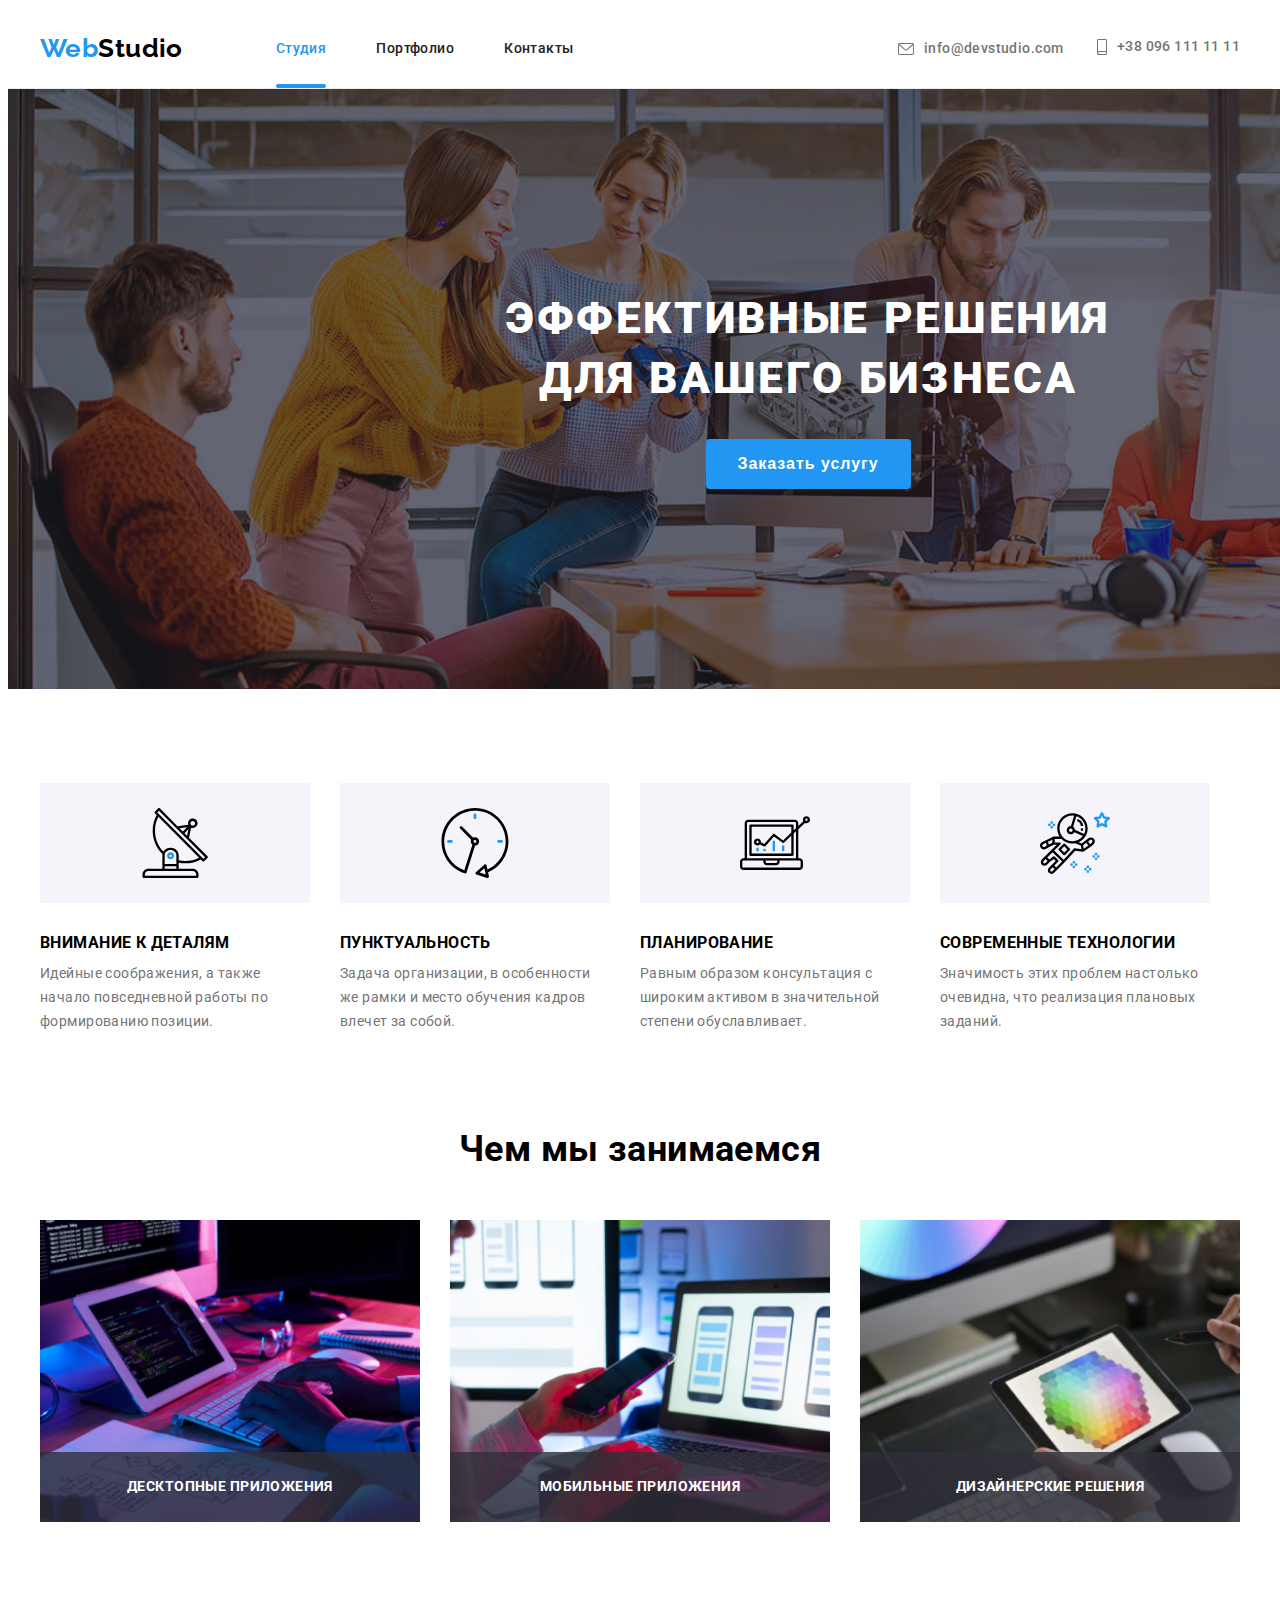
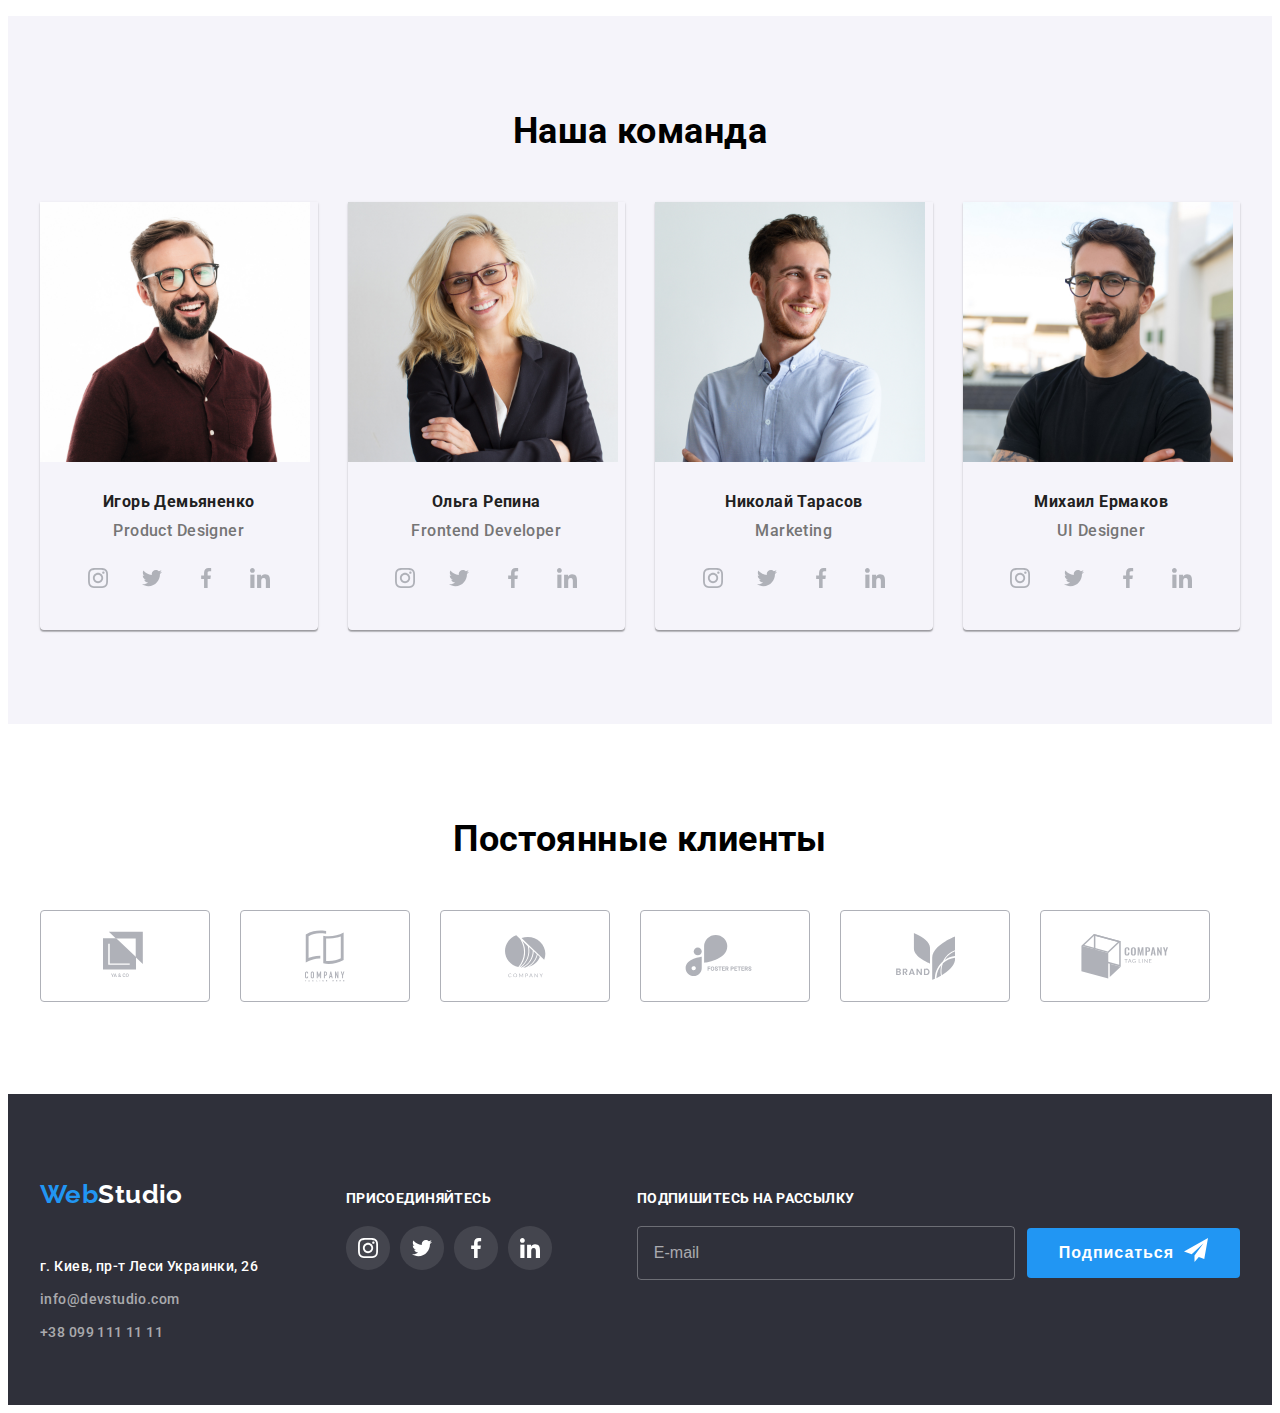
==== commit dec96a80: "hw6 alfa added" ====
--- a/index.html
+++ b/index.html
@@ -360,7 +360,7 @@
         </ul>
       </div>
       <div class="footer-social-list">
-        <h3 class="footer-social-title">присоединяйтесь</h3>
+        <b class="footer-social-title">присоединяйтесь</b>
         <ul class="social-list list">
           <li class="social-list-item">
             <a href="" class="social-list-link link">
@@ -392,8 +392,8 @@
           </li>
         </ul>
       </div>
-      <div class="footer-social-list">
-        <h3 class="footer-social-title">Подпишитесь на рассылку</h3>
+      <div class="footer-form">
+        <b class="footer-social-title">Подпишитесь на рассылку</b>
         <form action="" class="signup-form">
           <input type="email" name="signup-email" placeholder="E-mail" class="signup-email">
           <button type="submit" class="footer-modal-btn">
@@ -416,43 +416,46 @@
           <use href="./images/sprite.svg#icon-Vector"></use>
         </svg>
       </button>
-      <form action="#" class="modal-form" autocomplete="off"></form>
-      <p class="form-title">Оставьте свои данные, мы вам перезвоним</p>
-      <label for="" class="modal-form-field">
+      <form action="#" class="modal-form" autocomplete="off">
+      <b class="form-title">Оставьте свои данные, мы вам перезвоним</b>
+      <label for="user" class="modal-form-field">
         Имя
         <span class="modal-form-input-wrapper">
+          <input type="text" id="user" name="user-name" class="modal-form-input" required minlength="2">
           <svg class="modal-form-icon">
             <use href="./images/sprite.svg#user"></use>
           </svg>
-          <input type="text" name="user-name" class="modal-form-input" required minlength="2">
         </span>
       </label>
-      <label for="" class="modal-form-field">
+      <label for="tel" class="modal-form-field">
         Телефон
         <span class="modal-form-input-wrapper">
+          <input type="tel" id="tel" name="user-phone" class="modal-form-input" required pattern="[0-9]{3}-[0-9]{3}-[0-9]{2}-[0-9]{2}"
+            title="096-111-11-11">
           <svg class="modal-form-icon">
             <use href="./images/sprite.svg#phone"></use>
           </svg>
-          <input type="tel" name="user-phone" class="modal-form-input" required pattern="[0-9]{3}-[0-9]{3}-[0-9]{2}-[0-9]{2}"
-            title="096-111-11-11">
         </span>
       </label>
-      <label for="" class="modal-form-field">
+      <label for="email" class="modal-form-field">
         Почта
         <span class="modal-form-input-wrapper">
+          <input type="email" id="email" name="user-email" class="modal-form-input" required>
           <svg class="modal-form-icon">
             <use href="./images/sprite.svg#letter"></use>
           </svg>
-          <input type="email" name="user-email" class="modal-form-input" required>
         </span>    
       </label>
-      <label for="" class="modal-form-field">
+      <label for="" class="modal-form-field comment">
         Комментарий
         <textarea name="user-message" class="modal-form-message" placeholder="Введите текст"></textarea>
       </label>
-            <input type="checkbox" id="user-term" name="user-term" class="modal-form-agreement visually-hidden">
-            <label for="user-term" class="modal-form-check-desc">Соглашаюсь с рассылкой и принимаю&nbsp;<a href="" class="licence-agreement">Условия договора</a></label>
-      <button type="submit" class="modal-form-btn">Отправить</button>      
+      <input type="checkbox" id="user-term" name="user-term" class="modal-form-agreement visually-hidden">
+      <label for="user-term" class="modal-form-check-desc">Соглашаюсь с рассылкой и принимаю&nbsp;
+        <a href="" class="licence-agreement">Условия договора</a>
+      </label>
+      <button type="submit" class="modal-form-btn">Отправить</button>
+      </form>
     </div>
   </div>
   <script src="./js/modal.js"></script>
--- a/styles/styles.css
+++ b/styles/styles.css
@@ -682,6 +682,10 @@
   margin-left: 70px;
 }
 
+.footer-form {
+  margin-left: auto;
+}
+
 .footer .social-list-link {
   background-image: linear-gradient(
     rgba(255, 255, 255, 0.1),
@@ -693,13 +697,14 @@
   fill: var(--accent-text-color);
 }
 
-/* .signup-from {
+.signup-form {
   display: flex;
   align-items: center;
   justify-content: center;
-} */
+}
 
 .signup-email {
+  display: inline-block;
   margin-right: 12px;
   padding-left: 16px;
   width: 358px;
@@ -708,6 +713,12 @@
   border-radius: 4px;
   color: var(--accent-text-color);
   background-color: transparent;
+  outline: none;
+  transition: border-color 250ms cubic-bezier(0.4, 0, 0.2, 1);
+}
+
+.signup-email:focus {
+  border-color: var(--accent-color);
 }
 
 .signup-email::placeholder {
@@ -770,6 +781,7 @@
 }
 
 .form-title {
+  display: block;
   margin-bottom: 12px;
   font-weight: 700;
   font-size: 20px;
@@ -783,9 +795,9 @@
   display: flex;
   flex-direction: column;
 }
+
 .modal-form-field {
   position: relative;
-  margin-bottom: 10px;
   font-size: 12px;
   font-weight: 400;
   line-height: 1.17;
@@ -825,6 +837,7 @@
   left: 12px;
   width: 12px;
   height: 12px;
+  fill: var(--logo-text-main);
 }
 
 .modal-form-input:focus + .modal-form-icon {
@@ -837,6 +850,7 @@
   padding: 12px 16px;
   resize: none;
   margin-top: 4px;
+  margin-bottom: 20px;
   border: 1px solid rgba(33, 33, 33, 0.2);
   border-radius: 4px;
   transition: border-color 250ms cubic-bezier(0.4, 0, 0.2, 1);
@@ -854,37 +868,55 @@
 }
 
 .modal-form-check-desc::before {
-  display: block;
+  display: inline-block;
   content: "";
+  margin-right: 8px;
   width: 16px;
   height: 16px;
+  border: 2px solid #000000;
+  border-radius: 2px;
+  cursor: pointer;
+  outline: none;
+}
+
+.modal-form-check-desc {
+  display: flex;
+  justify-content: center;
+  align-items: center;
+  margin-bottom: 30px;
+  font-size: 14px;
+  line-height: 1.71;
+  color: var(--secondary-text-color);
 }
 
 .modal-form-agreement:checked + .modal-form-check-desc::before {
-  background-image: url("./images/checked.svg");
+  background-image: url("../images/checked.svg");
+  background-repeat: no-repeat;
+  background-color: var(--accent-color);
   background-position: center;
+  border: 1px solid var(--accent-color);
 }
 
 .modal-form-agreement:focus + .modal-form-check-desc::before {
-  box-shadow: 0 0 0 2px #2196f3;
+  box-shadow: 0 0 0 1px var(--accent-color);
 }
 
 .modal-form-btn {
   min-width: 200px;
-  margin: 0 auto;
   padding: 10px 32px;
+  align-self: center;
+  margin-bottom: 40px;
+
+  color: var(--accent-text-color);
+  background: var(--accent-color);
+  border-radius: 4px;
+  border: none;
+  cursor: pointer;
+
   font-weight: 700;
   font-size: 16px;
   line-height: 1.88;
-  display: flex;
-  justify-content: center;
-  align-self: center;
   letter-spacing: 0.06em;
-  color: var(--accent-text-color);
-  cursor: pointer;
-  background: var(--accent-color);
-  border-radius: 4px;
-  border: none;
 }
 
 .modal-form-btn:hover,
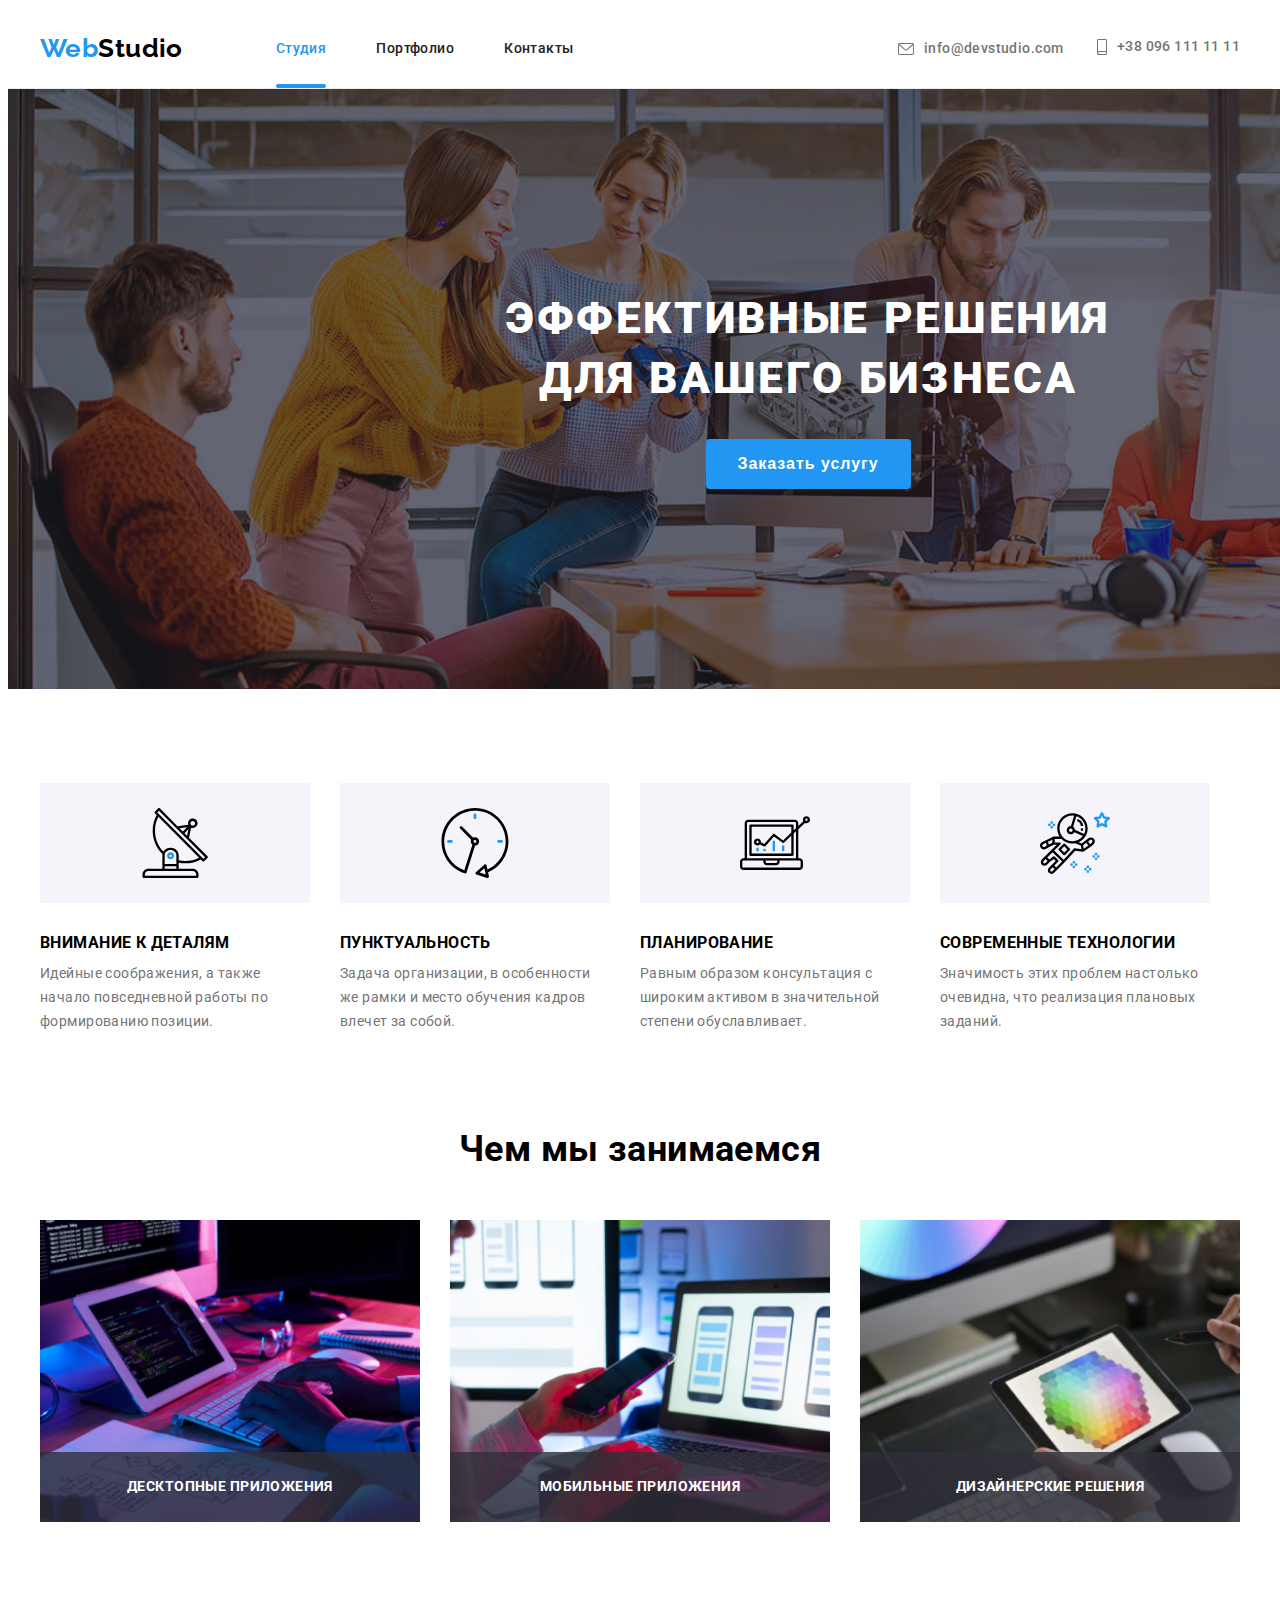
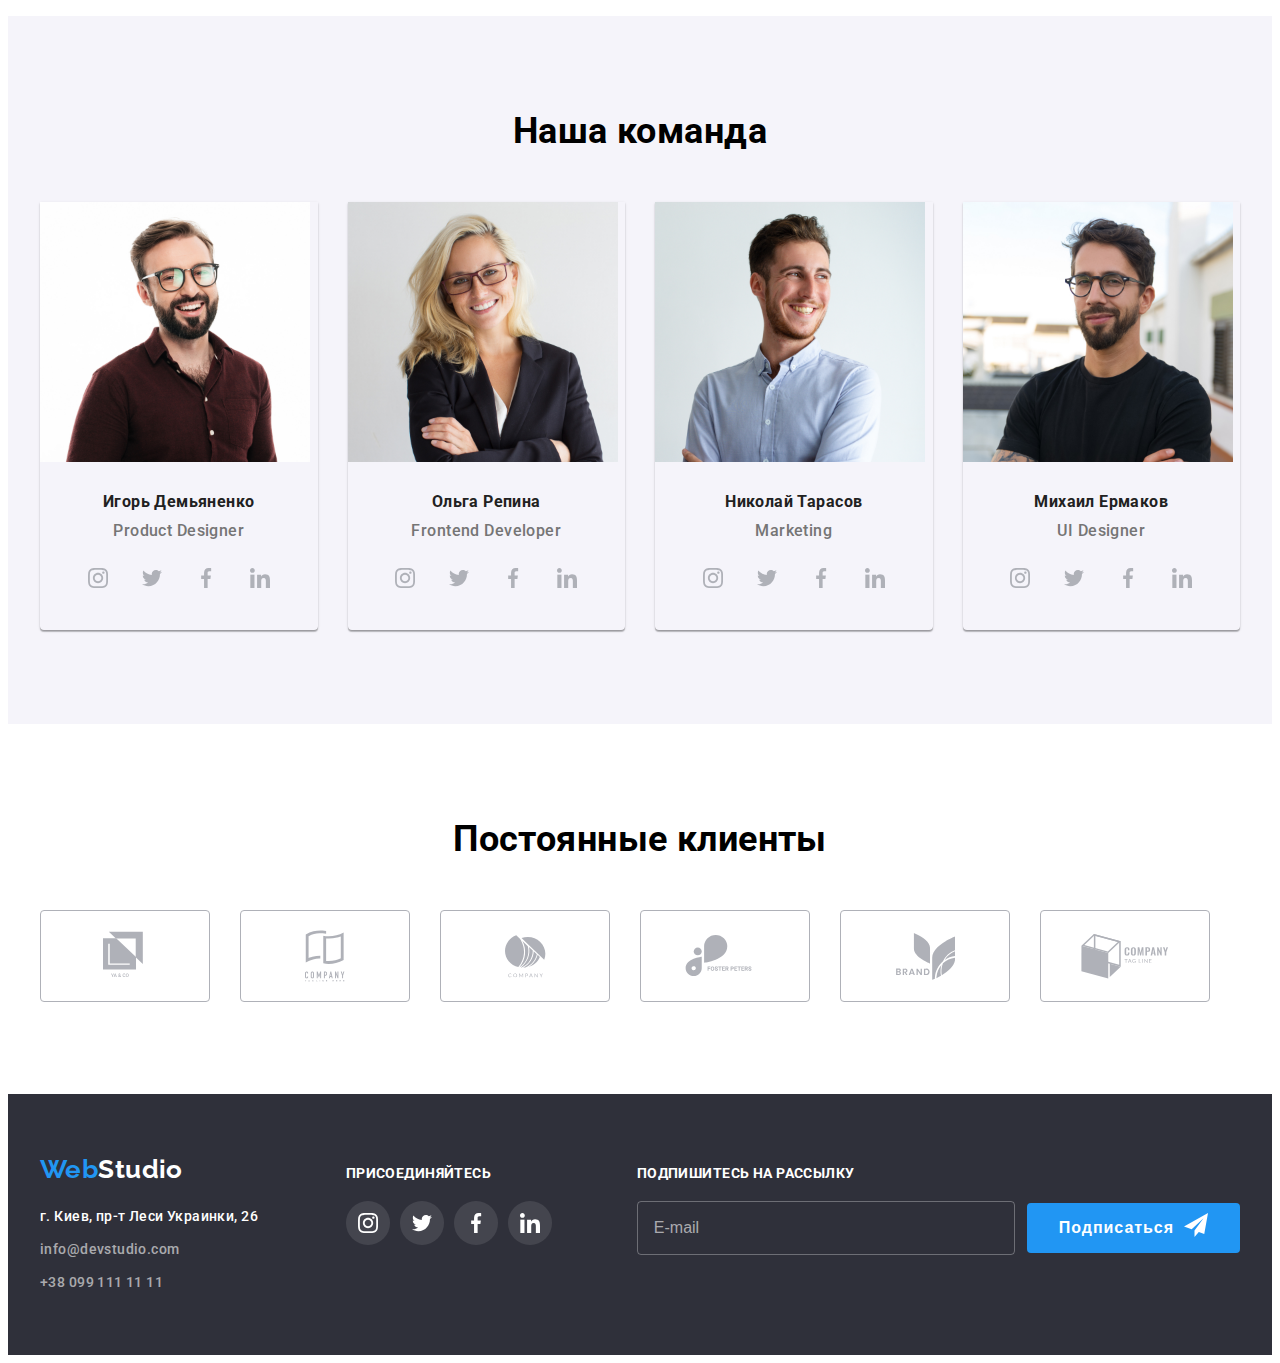
==== commit a5836c3d: "added hw6 beta" ====
--- a/index.html
+++ b/index.html
@@ -32,7 +32,7 @@
             <a class="nav-link link" href="./portfolio.html">Портфолио</a>
           </li>
           <li class="nav-item">
-            <a class="nav-link link" href="./index.html">Контакты</a>
+            <a class="nav-link link" href="#footer">Контакты</a>
           </li>
         </ul>
       </nav>
@@ -352,7 +352,7 @@
         <p class="address">г. Киев, пр-т Леси Украинки, 26</p>
         <ul class="address-list list">
           <li class="address-list-item">
-            <a class="address-link link" href="mailto:info@devstudio.com">info@devstudio.com</a>
+            <a class="address-link link" id="footer" href="mailto:info@devstudio.com">info@devstudio.com</a>
           </li>
           <li class="address-list-item">
             <a class="address-link link" href="tel:+380991111111">+38 099 111 11 11</a>
@@ -394,11 +394,11 @@
       </div>
       <div class="footer-form">
         <b class="footer-social-title">Подпишитесь на рассылку</b>
-        <form action="" class="signup-form">
+        <form action="#" class="signup-form">
           <input type="email" name="signup-email" placeholder="E-mail" class="signup-email">
           <button type="submit" class="footer-modal-btn">
             <span class="footer-btn-wrapper">
-              <p class="btn-title">Подписаться</p>
+              <span class="btn-title">Подписаться</span>
               <svg class="btn-icon">
                 <use href="./images/sprite.svg#icon-send"></use>
               </svg>
@@ -446,9 +446,9 @@
           </svg>
         </span>    
       </label>
-      <label for="" class="modal-form-field comment">
+      <label for="user-message" class="modal-form-field comment">
         Комментарий
-        <textarea name="user-message" class="modal-form-message" placeholder="Введите текст"></textarea>
+        <textarea name="user-message" id="user-message" class="modal-form-message" placeholder="Введите текст"></textarea>
       </label>
       <input type="checkbox" id="user-term" name="user-term" class="modal-form-agreement visually-hidden">
       <label for="user-term" class="modal-form-check-desc">Соглашаюсь с рассылкой и принимаю&nbsp;
--- a/styles/styles.css
+++ b/styles/styles.css
@@ -214,8 +214,6 @@
 
 .logo {
   display: inline-block;
-  padding-bottom: 25px;
-  padding-top: 25px;
   font-family: var(--secondary-font);
   font-weight: 700;
   font-size: 26px;
@@ -799,6 +797,7 @@
 .modal-form-field {
   position: relative;
   font-size: 12px;
+  margin-bottom: 10px;
   font-weight: 400;
   line-height: 1.17;
   letter-spacing: 0.01em;
@@ -826,7 +825,6 @@
 .modal-form-input-wrapper {
   position: relative;
   display: block;
-  margin-bottom: 10px;
   margin-top: 4px;
 }
 
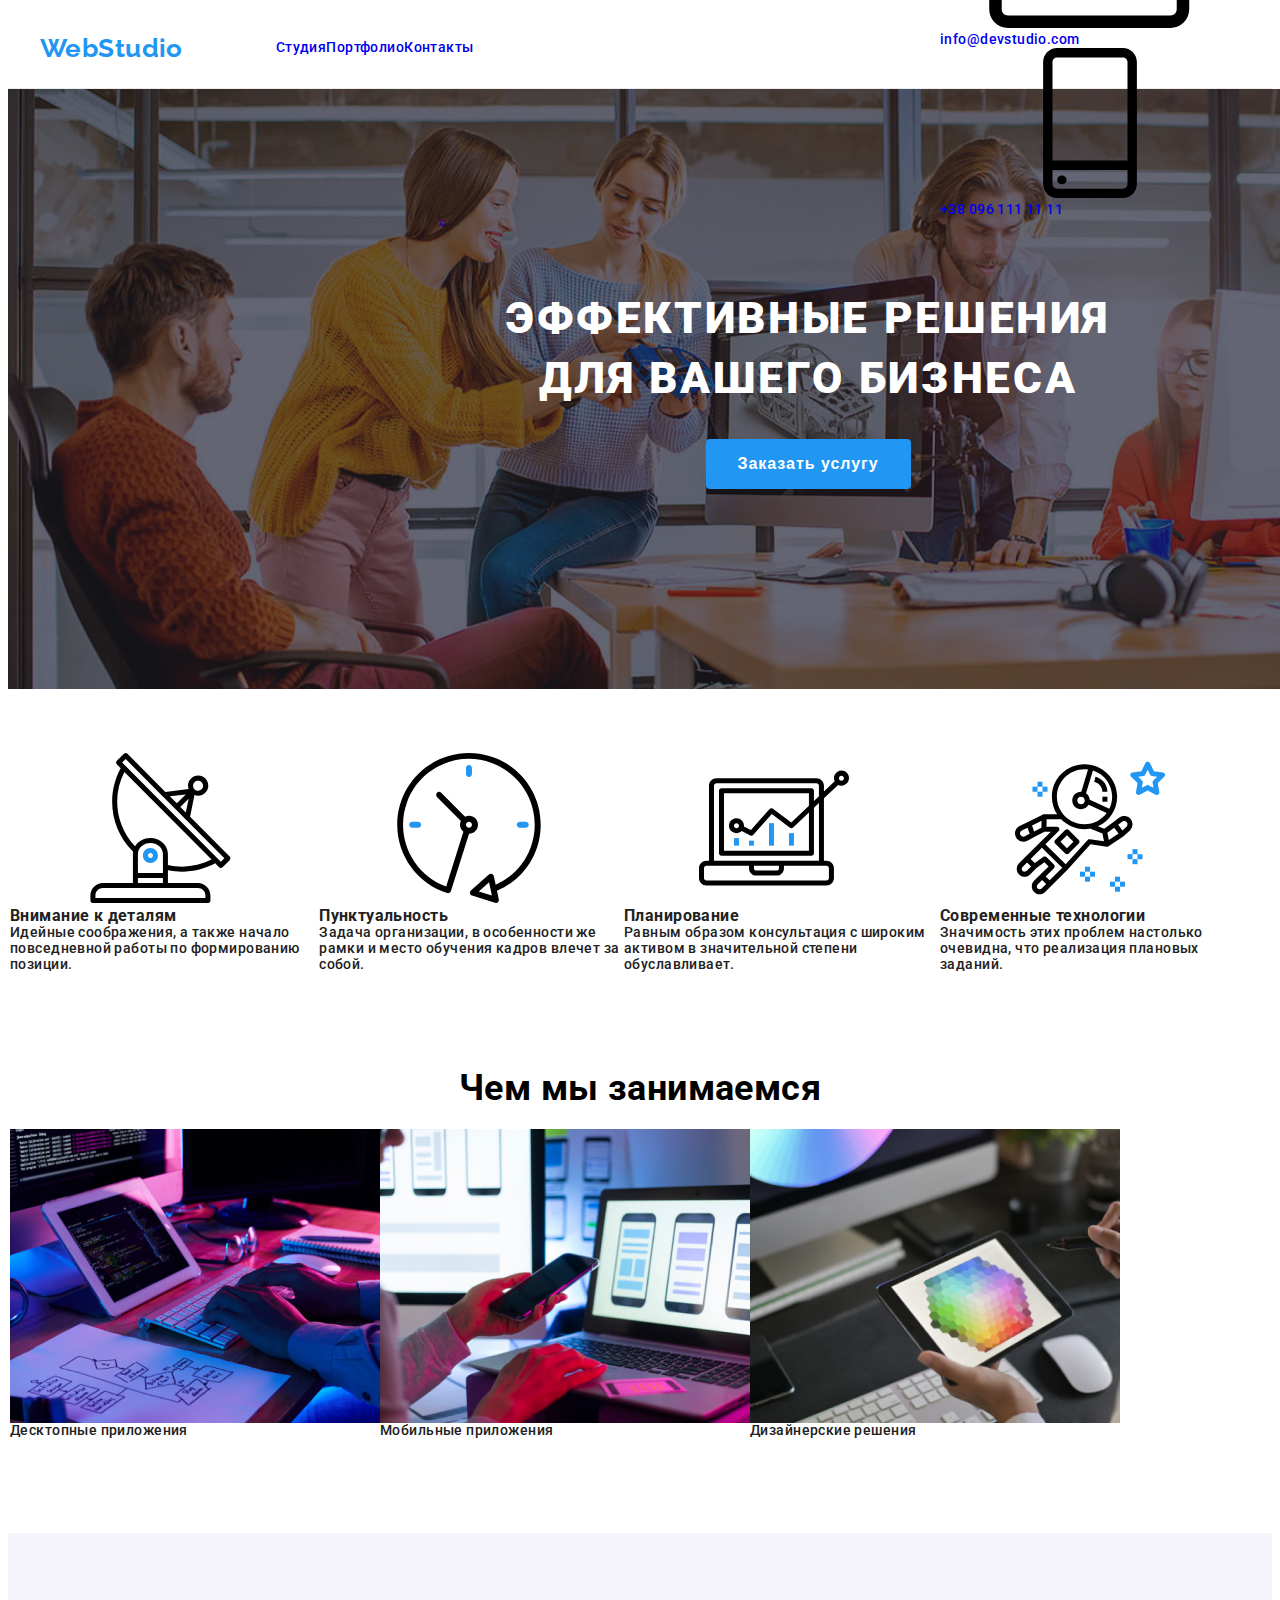
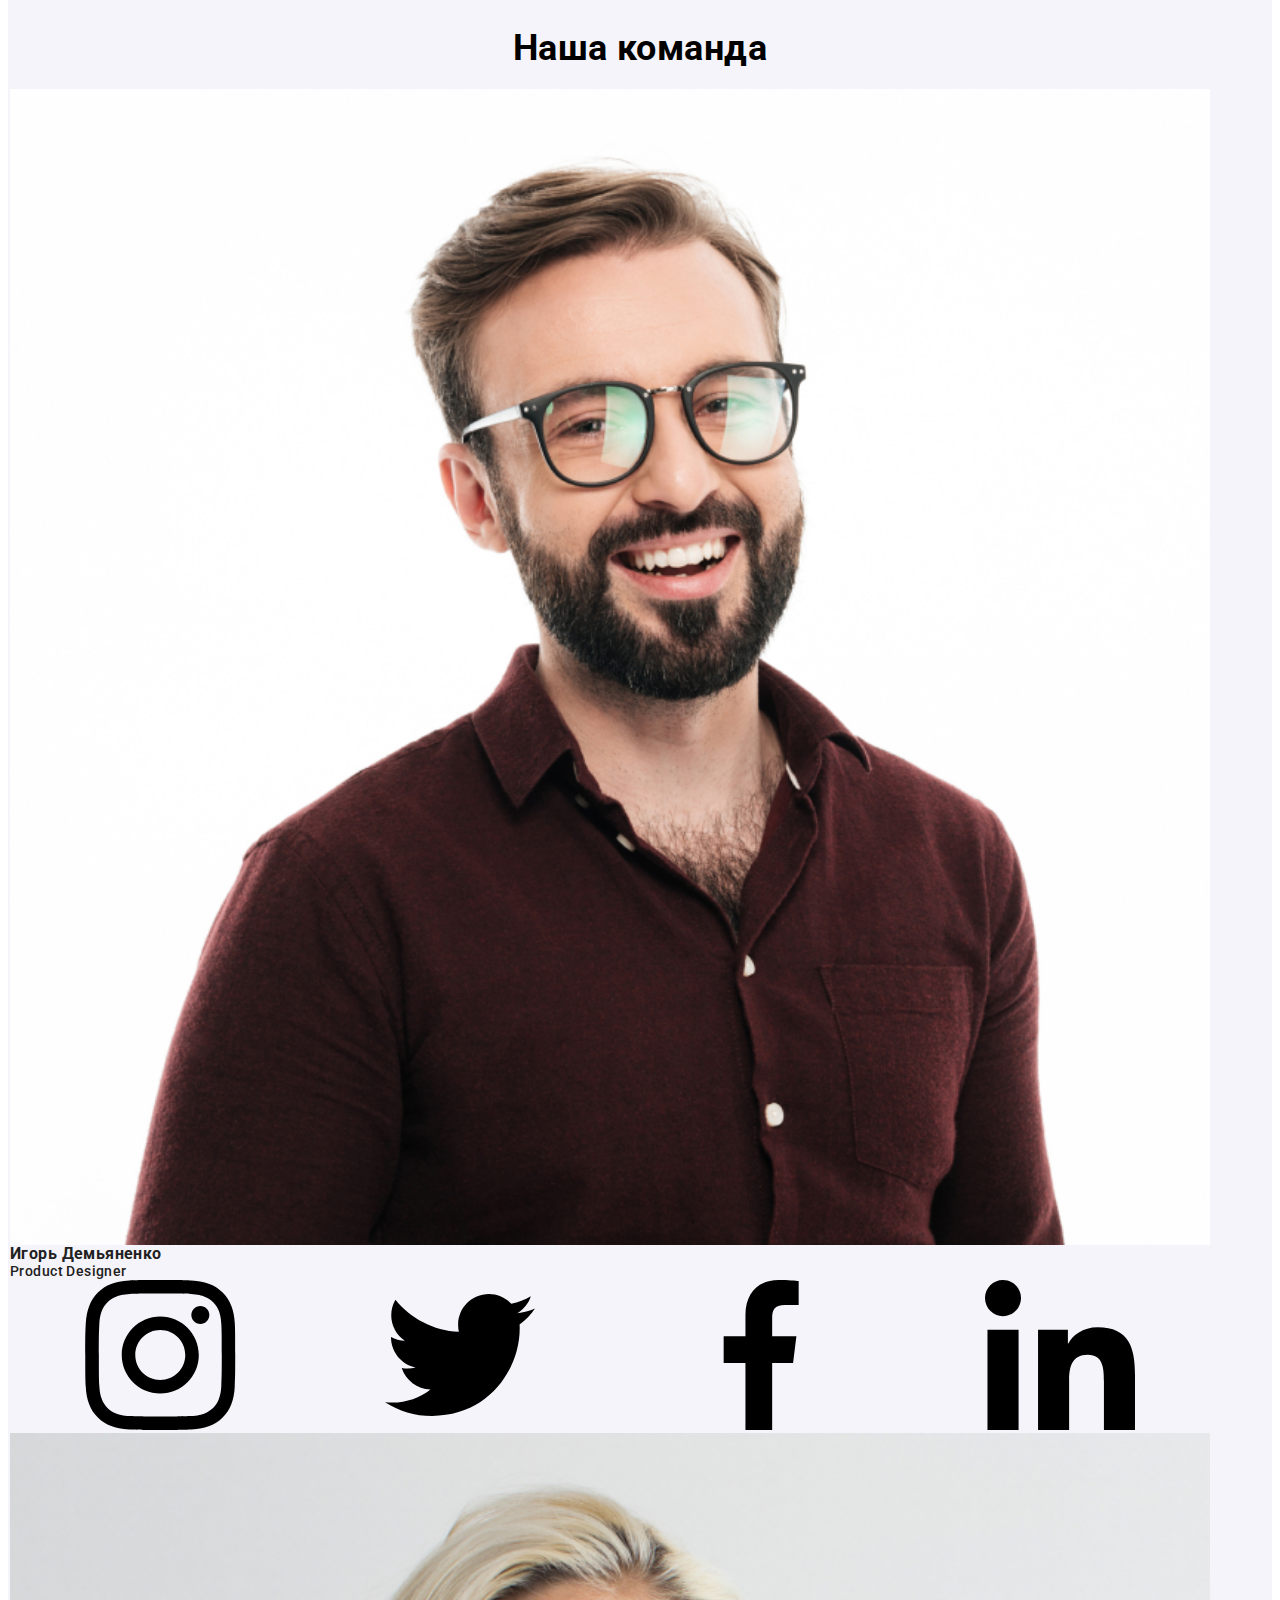
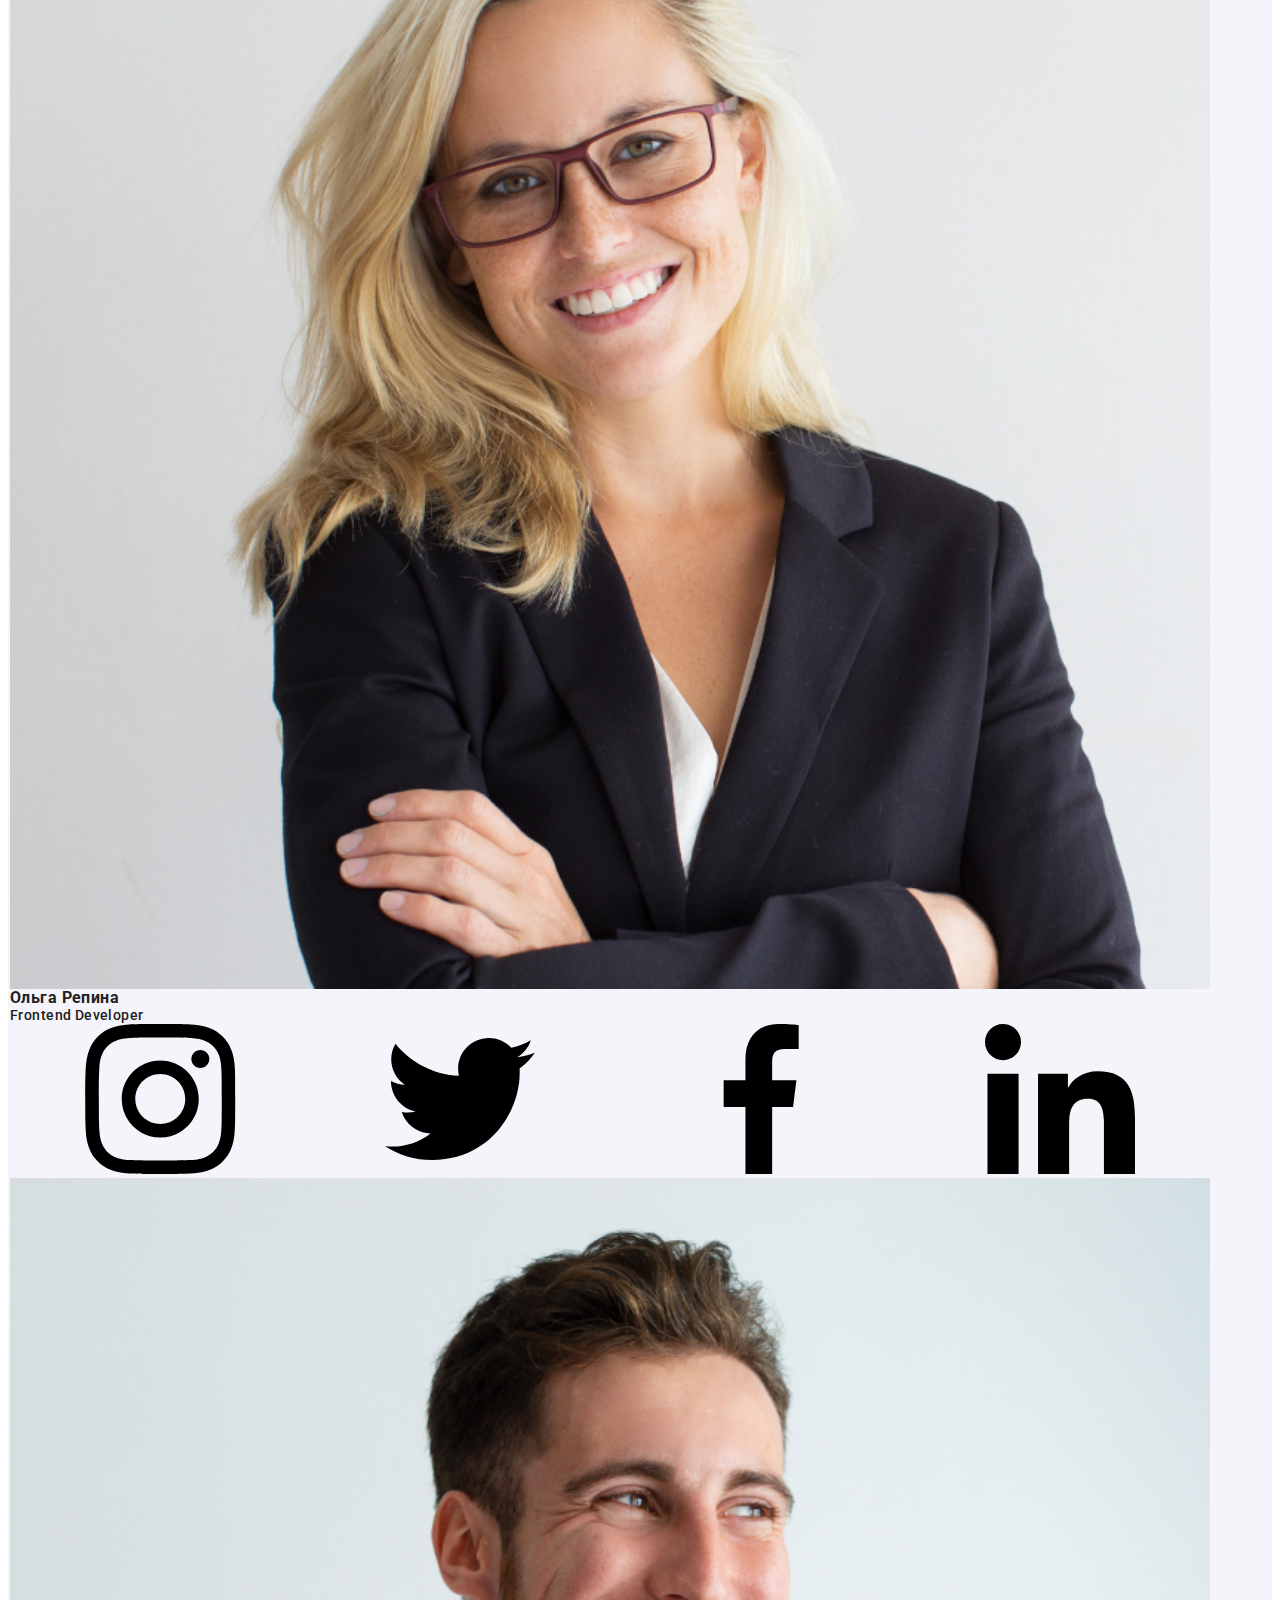
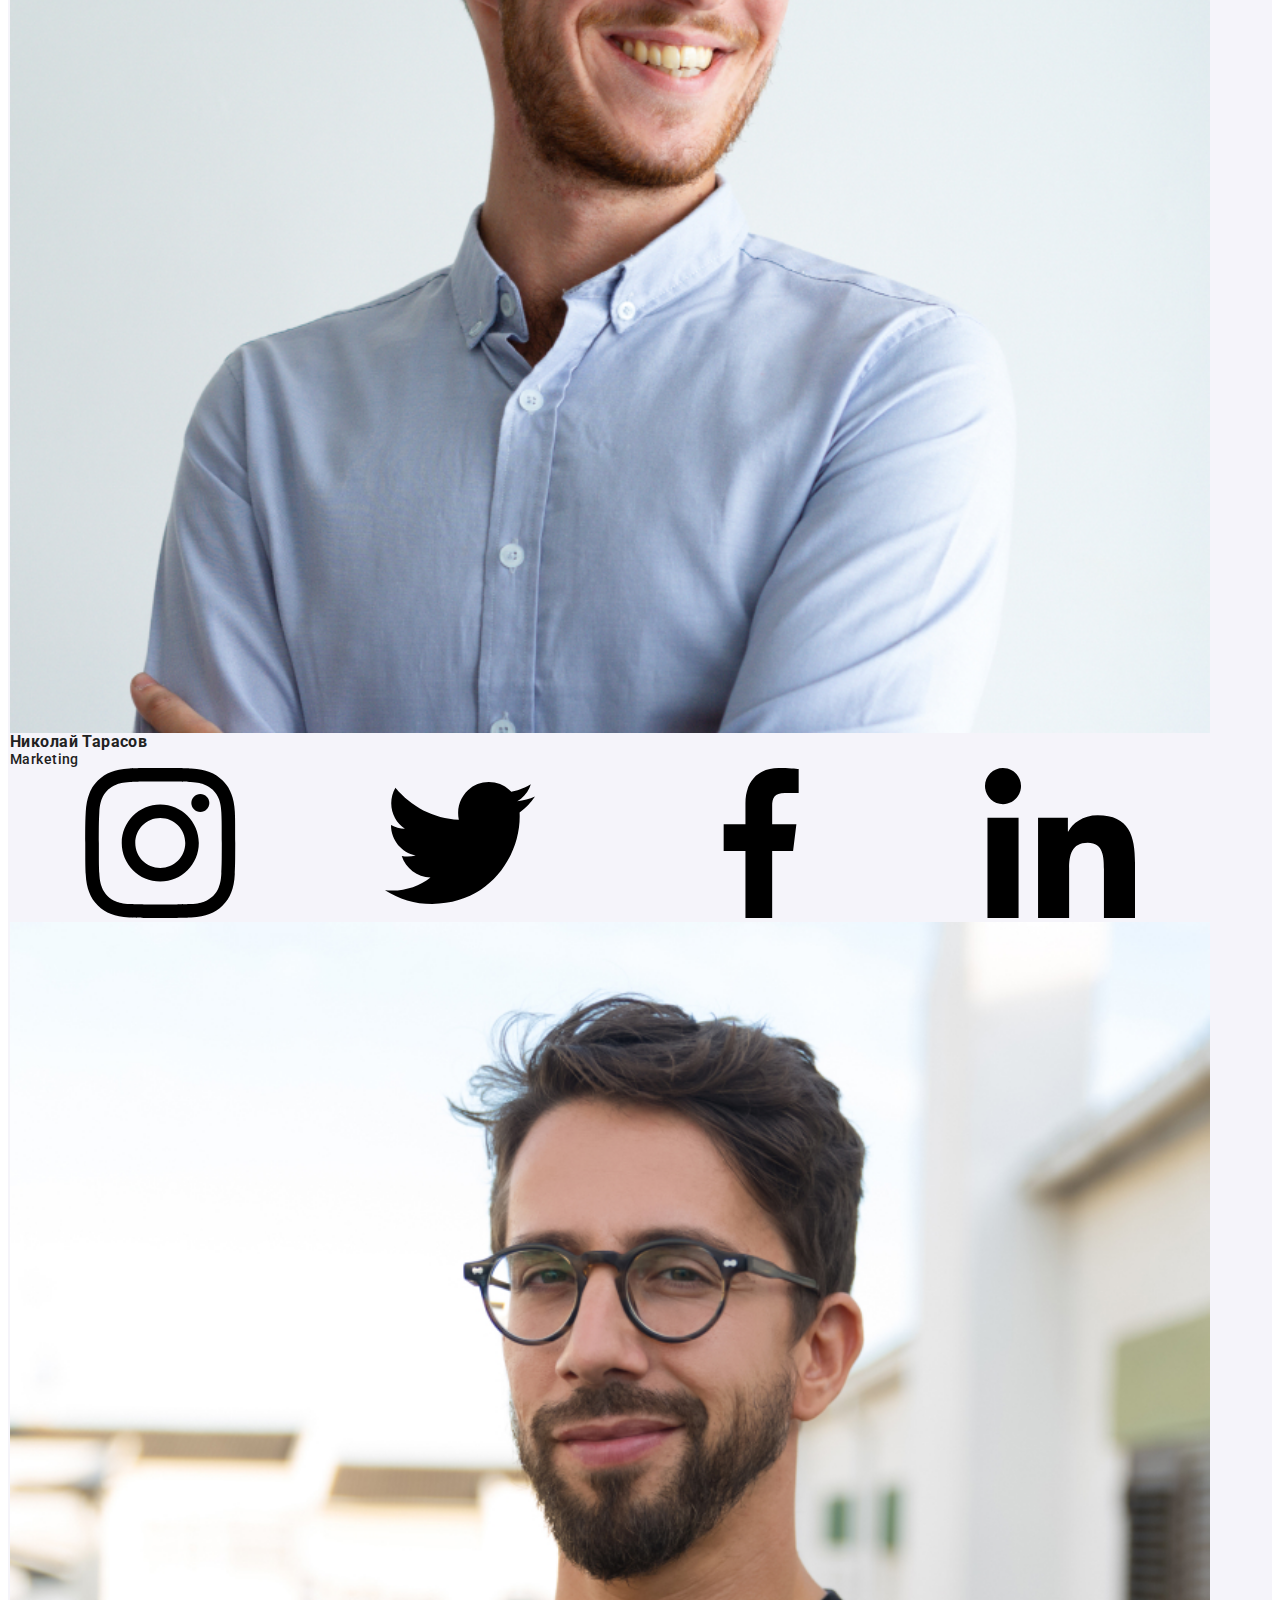
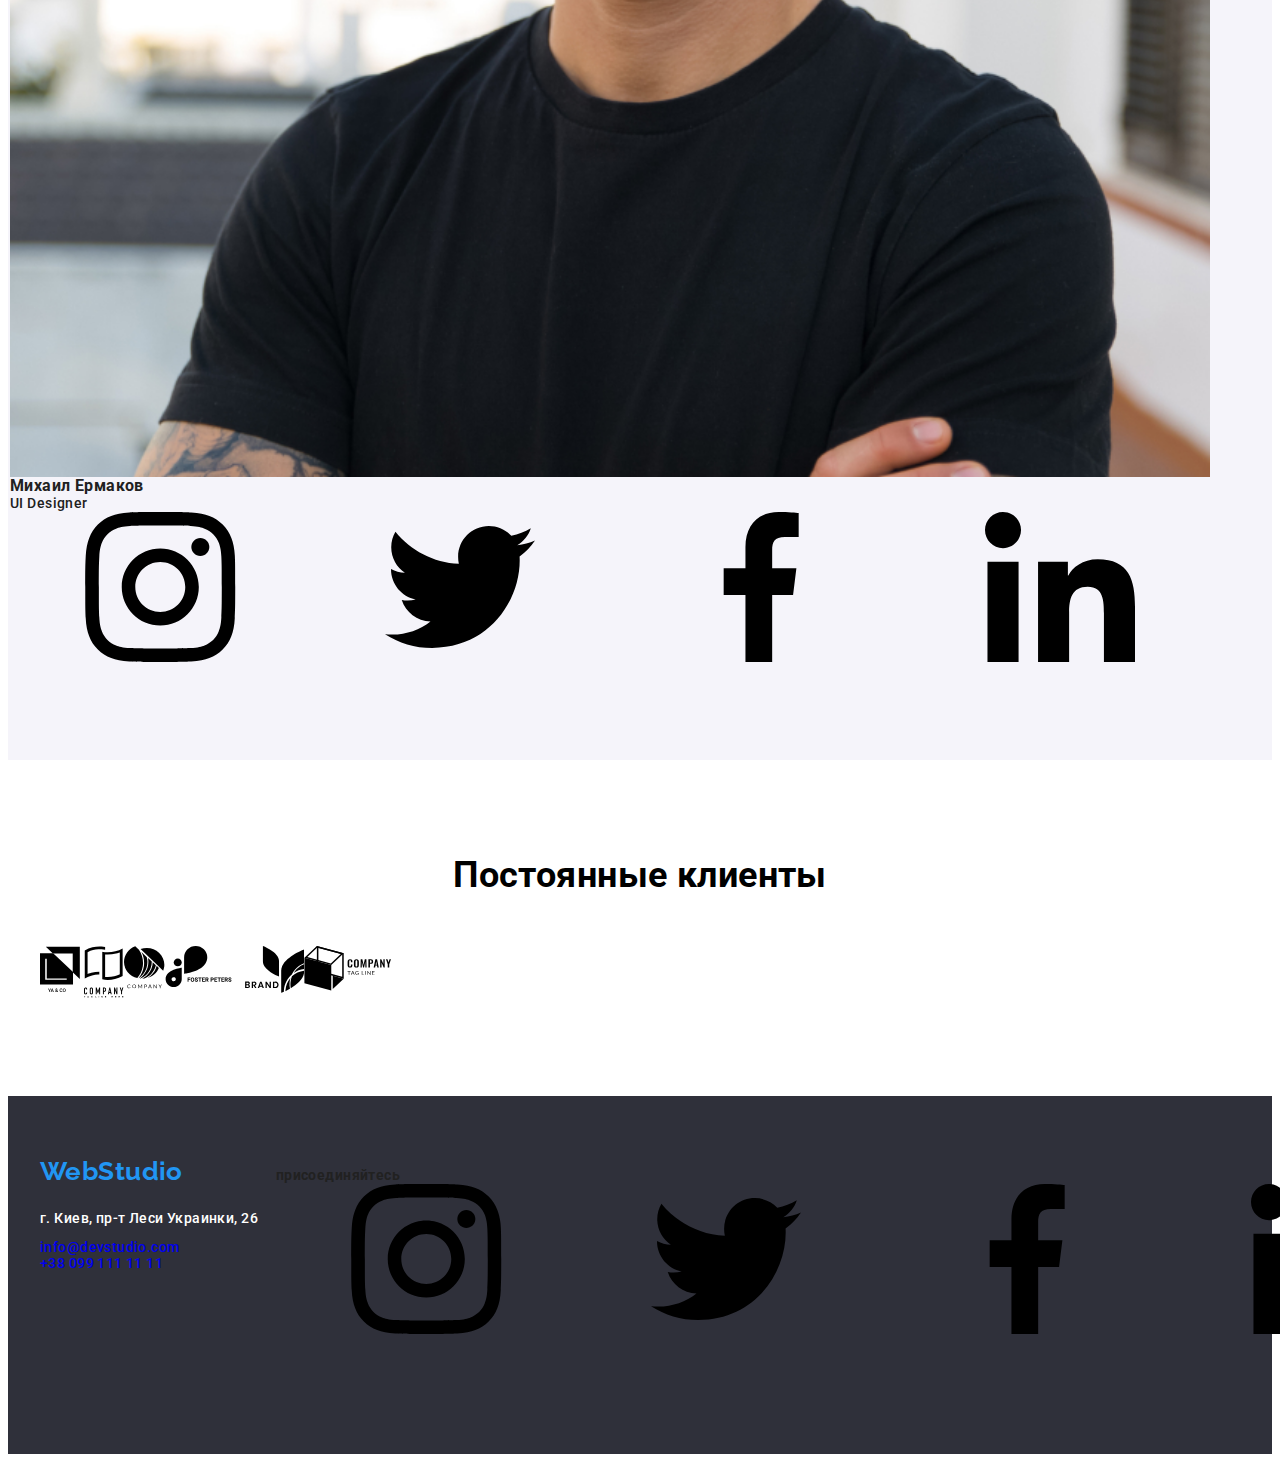
==== commit 687c8035: "added BEM" ====
--- a/index.html
+++ b/index.html
@@ -13,7 +13,7 @@
   <link rel="preconnect" href="https://fonts.gstatic.com">
   <link href="https://fonts.googleapis.com/css2?family=Raleway:wght@700&family=Roboto:wght@400;500;700;900&display=swap"
     rel="stylesheet">
-  <link rel="stylesheet" href="./styles/styles.css">
+  <link rel="stylesheet" href="./css/main.min.css">
 
 </head>
 
@@ -22,32 +22,32 @@
   <header class="header">
     <div class="container">
       <nav class="menu">
-        <a class="logo link" href="./index.html" lang="en">Web<span class="logo-studio-header"
+        <a class="logo link" href="./index.html" lang="en">Web<span class="logo_theme_header"
             lang="en">Studio</span></a>
         <ul class="nav-list list">
-          <li class="nav-item">
-            <a class="nav-link current link" href="./index.html">Студия</a>
-          </li>
-          <li class="nav-item">
-            <a class="nav-link link" href="./portfolio.html">Портфолио</a>
-          </li>
-          <li class="nav-item">
-            <a class="nav-link link" href="#footer">Контакты</a>
+          <li class="nav-list__item">
+            <a class="nav-list__link current link" href="./index.html">Студия</a>
+          </li>
+          <li class="nav-list__item">
+            <a class="nav-list__link link" href="./portfolio.html">Портфолио</a>
+          </li>
+          <li class="nav-list__item">
+            <a class="nav-list__link link" href="#footer">Контакты</a>
           </li>
         </ul>
       </nav>
       <ul class="header-contacts list">
-        <li class="header-contacts-mail">
-          <a class="header-contact-link link" href="mailto:info@devstudio.com" lang="en">
-            <svg class="header-envelope">
+        <li class="header-contacts__mail">
+          <a class="header-contacts__link link" href="mailto:info@devstudio.com" lang="en">
+            <svg class="header-contacts__icon-envelope">
               <use href="./images/sprite.svg#icon-envelope"></use>
             </svg>
             <p>info@devstudio.com</p>
           </a>
         </li>
-        <li class="header-contacts-tel">
-          <a class="header-contact-link link" href="tel:+380961111111">
-            <svg class="header-tel">
+        <li class="header-contacts__tel">
+          <a class="header-contacts__link link" href="tel:+380961111111">
+            <svg class="header-contacts__icon-phone">
               <use href="./images/sprite.svg#icon-smartphone"></use>
             </svg>
             <p>+38 096 111 11 11</p>
@@ -69,43 +69,43 @@
       <h2 class="visually-hidden">Особенности</h2>
       <div class="container">
         <ul class="specs-list list">
-          <li class="specs-list-item">
-            <div class="logo-wrapper">
-              <svg class="specialties-logo">
+          <li class="specs-list__item">
+            <div class="specs-list__logo-wrapper">
+              <svg class="specs-list__logo">
                 <use href="./images/sprite.svg#icon-antena"></use>
               </svg>
             </div>
-            <h3 class="specs-subtitle">Внимание к деталям</h3>
-            <p class="specs-text">Идейные соображения, а также начало повседневной работы по формированию позиции.</p>
-          </li>
-          <li class="specs-list-item">
-            <div class="logo-wrapper">
-              <svg class="specialties-logo">
+            <h3 class="specs-list__subtitle">Внимание к деталям</h3>
+            <p class="specs-list__about">Идейные соображения, а также начало повседневной работы по формированию позиции.</p>
+          </li>
+          <li class="specs-list__item">
+            <div class="specs-list__logo-wrapper">
+              <svg class="specs-list__logo">
                 <use href="./images/sprite.svg#icon-clock"></use>
               </svg>
             </div>
-            <h3 class="specs-subtitle">Пунктуальность</h3>
-            <p class="specs-text">Задача организации, в особенности же рамки и место обучения кадров влечет за собой.
+            <h3 class="specs-list__subtitle">Пунктуальность</h3>
+            <p class="specs-list__about">Задача организации, в особенности же рамки и место обучения кадров влечет за собой.
             </p>
           </li>
-          <li class="specs-list-item">
-            <div class="logo-wrapper">
-              <svg class="specialties-logo">
+          <li class="specs-list__item">
+            <div class="specs-list__logo-wrapper">
+              <svg class="specs-list__logo">
                 <use href="./images/sprite.svg#icon-diagram"></use>
               </svg>
             </div>
-            <h3 class="specs-subtitle">Планирование</h3>
-            <p class="specs-text">Равным образом консультация с широким активом в значительной степени обуславливает.
+            <h3 class="specs-list__subtitle">Планирование</h3>
+            <p class="specs-list__about">Равным образом консультация с широким активом в значительной степени обуславливает.
             </p>
           </li>
-          <li class="specs-list-item">
-            <div class="logo-wrapper">
-              <svg class="specialties-logo">
+          <li class="specs-list__item">
+            <div class="specs-list__logo-wrapper">
+              <svg class="specs-list__logo">
                 <use href="./images/sprite.svg#icon-astronaut"></use>
               </svg>
             </div>
-            <h3 class="specs-subtitle">Современные технологии</h3>
-            <p class="specs-text">Значимость этих проблем настолько очевидна, что реализация плановых заданий.</p>
+            <h3 class="specs-list__subtitle">Современные технологии</h3>
+            <p class="specs-list__about">Значимость этих проблем настолько очевидна, что реализация плановых заданий.</p>
           </li>
         </ul>
       </div>
@@ -115,22 +115,22 @@
       <div class="container">
         <h2 class="section-title">Чем мы занимаемся</h2>
         <ul class="skills-list list">
-          <li class="skills-list-item">
-            <img class="img" src="./images/what_we_do/what_we_do_1.jpg" alt="software developer working" lang="en">
-            <div class="skill-title-wrapper">
-              <p class="skill-title">Десктопные приложения</p>
-            </div>
-          </li>
-          <li class="skills-list-item">
-            <img class="img" src="./images/what_we_do/what_we_do_2.jpg" alt="women with a phone" lang="en">
-            <div class="skill-title-wrapper">
-              <p class="skill-title">Мобильные приложения</p>
-            </div>
-          </li>
-          <li class="skills-list-item">
-            <img class="img" src="./images/what_we_do/what_we_do_3.jpg" alt="women working on a tablet" lang="en">
-            <div class="skill-title-wrapper">
-              <p class="skill-title">Дизайнерские решения</p>
+          <li class="skills-list__item">
+            <img class="skills-list__img" src="./images/what_we_do/what_we_do_1.jpg" alt="software developer working" lang="en">
+            <div class="skills-list__title-wrapper">
+              <p class="skills-list__title">Десктопные приложения</p>
+            </div>
+          </li>
+          <li class="skills-list__item">
+            <img class="skills-list__img" src="./images/what_we_do/what_we_do_2.jpg" alt="women with a phone" lang="en">
+            <div class="skills-list__title-wrapper">
+              <p class="skills-list__title">Мобильные приложения</p>
+            </div>
+          </li>
+          <li class="skills-list__item">
+            <img class="skills-list__img" src="./images/what_we_do/what_we_do_3.jpg" alt="women working on a tablet" lang="en">
+            <div class="skills-list__title-wrapper">
+              <p class="skills-list__title">Дизайнерские решения</p>
             </div>
           </li>
         </ul>
@@ -141,36 +141,36 @@
       <div class="container">
         <h2 class="section-title">Наша команда</h2>
         <ul class="team-list list">
-          <li class="team-list-item">
-            <img class="team-img" src="./images/our_masters/master_1.jpg" alt="friendly men in glasses" lang="en">
-            <div class="team-name-container">
-              <h3 class="team-name">Игорь Демьяненко</h3>
-              <p class="team-occupation" lang="en">Product Designer</p>
+          <li class="team-list__item">
+            <img class="team-list__img" src="./images/our_masters/master_1.jpg" alt="friendly men in glasses" lang="en">
+            <div class="team-list__name-wrapper">
+              <h3 class="team-list__name">Игорь Демьяненко</h3>
+              <p class="team-list__occupation" lang="en">Product Designer</p>
               <ul class="social-list list">
-                <li class="social-list-item">
-                  <a href="" class="social-list-link link">
-                    <svg class="social-list-icon">
+                <li class="social-list__item">
+                  <a href="" class="social-list__link link">
+                    <svg class="social-list__icon">
                       <use href="./images/sprite.svg#icon-instagram"></use>
                     </svg>
                   </a>
                 </li>
-                <li class="social-list-item">
-                  <a href="" class="social-list-link link">
-                    <svg class="social-list-icon">
+                <li class="social-list__item">
+                  <a href="" class="social-list__link link">
+                    <svg class="social-list__icon">
                       <use href="./images/sprite.svg#icon-twitter"></use>
                     </svg>
                   </a>
                 </li>
-                <li class="social-list-item">
-                  <a href="" class="social-list-link link">
-                    <svg class="social-list-icon">
+                <li class="social-list__item">
+                  <a href="" class="social-list__link link">
+                    <svg class="social-list__icon">
                       <use href="./images/sprite.svg#icon-facebook"></use>
                     </svg>
                   </a>
                 </li>
-                <li class="social-list-item">
-                  <a href="" class="social-list-link link">
-                    <svg class="social-list-icon">
+                <li class="social-list__item">
+                  <a href="" class="social-list__link link">
+                    <svg class="social-list__icon">
                       <use href="./images/sprite.svg#icon-linkedin"></use>
                     </svg>
                   </a>
@@ -178,36 +178,36 @@
               </ul>
             </div>
           </li>
-          <li class="team-list-item">
-            <img class="team-img" src="./images/our_masters/master_2.jpg" alt="blonde women" lang="en">
-            <div class="team-name-container">
-              <h3 class="team-name">Ольга Репина</h3>
-              <p class="team-occupation" lang="en">Frontend Developer</p>
+          <li class="team-list__item">
+            <img class="team-list__img" src="./images/our_masters/master_2.jpg" alt="blonde women" lang="en">
+            <div class="team-list__name-wrapper">
+              <h3 class="team-list__name">Ольга Репина</h3>
+              <p class="team-list__occupation" lang="en">Frontend Developer</p>
               <ul class="social-list list">
-                <li class="social-list-item">
-                  <a href="" class="social-list-link link">
-                    <svg class="social-list-icon">
+                <li class="social-list__item">
+                  <a href="" class="social-list__link link">
+                    <svg class="social-list__icon">
                       <use href="./images/sprite.svg#icon-instagram"></use>
                     </svg>
                   </a>
                 </li>
-                <li class="social-list-item">
-                  <a href="" class="social-list-link link">
-                    <svg class="social-list-icon">
+                <li class="social-list__item">
+                  <a href="" class="social-list__link link">
+                    <svg class="social-list__icon">
                       <use href="./images/sprite.svg#icon-twitter"></use>
                     </svg>
                   </a>
                 </li>
-                <li class="social-list-item">
-                  <a href="" class="social-list-link link">
-                    <svg class="social-list-icon">
+                <li class="social-list__item">
+                  <a href="" class="social-list__link link">
+                    <svg class="social-list__icon">
                       <use href="./images/sprite.svg#icon-facebook"></use>
                     </svg>
                   </a>
                 </li>
-                <li class="social-list-item">
-                  <a href="" class="social-list-link link">
-                    <svg class="social-list-icon">
+                <li class="social-list__item">
+                  <a href="" class="social-list__link link">
+                    <svg class="social-list__icon">
                       <use href="./images/sprite.svg#icon-linkedin"></use>
                     </svg>
                   </a>
@@ -215,36 +215,36 @@
               </ul>
             </div>
           </li>
-          <li class="team-list-item">
-            <img class="team-img" src="./images/our_masters/master_3.jpg" alt="smiling men" lang="en">
-            <div class="team-name-container">
-              <h3 class="team-name">Николай Тарасов</h3>
-              <p class="team-occupation" lang="en">Marketing</p>
+          <li class="team-list__item">
+            <img class="team-list__img" src="./images/our_masters/master_3.jpg" alt="smiling men" lang="en">
+            <div class="team-list__name-wrapper">
+              <h3 class="team-list__name">Николай Тарасов</h3>
+              <p class="team-list__occupation" lang="en">Marketing</p>
               <ul class="social-list list">
-                <li class="social-list-item">
-                  <a href="" class="social-list-link link">
-                    <svg class="social-list-icon">
+                <li class="social-list__item">
+                  <a href="" class="social-list__link link">
+                    <svg class="social-list__icon">
                       <use href="./images/sprite.svg#icon-instagram"></use>
                     </svg>
                   </a>
                 </li>
-                <li class="social-list-item">
-                  <a href="" class="social-list-link link">
-                    <svg class="social-list-icon">
+                <li class="social-list__item">
+                  <a href="" class="social-list__link link">
+                    <svg class="social-list__icon">
                       <use href="./images/sprite.svg#icon-twitter"></use>
                     </svg>
                   </a>
                 </li>
-                <li class="social-list-item">
-                  <a href="" class="social-list-link link">
-                    <svg class="social-list-icon">
+                <li class="social-list__item">
+                  <a href="" class="social-list__link link">
+                    <svg class="social-list__icon">
                       <use href="./images/sprite.svg#icon-facebook"></use>
                     </svg>
                   </a>
                 </li>
-                <li class="social-list-item">
-                  <a href="" class="social-list-link link">
-                    <svg class="social-list-icon">
+                <li class="social-list__item">
+                  <a href="" class="social-list__link link">
+                    <svg class="social-list__icon">
                       <use href="./images/sprite.svg#icon-linkedin"></use>
                     </svg>
                   </a>
@@ -252,36 +252,36 @@
               </ul>
             </div>
           </li>
-          <li class="team-list-item">
-            <img class="team-img" src="./images/our_masters/master_4.jpg" alt="friendly men in black t-shirt" lang="en">
-            <div class="team-name-container">
-              <h3 class="team-name">Михаил Ермаков</h3>
-              <p class="team-occupation" lang="en">UI Designer</p>
+          <li class="team-list__item">
+            <img class="team-list__img" src="./images/our_masters/master_4.jpg" alt="friendly men in black t-shirt" lang="en">
+            <div class="team-list__name-wrapper">
+              <h3 class="team-list__name">Михаил Ермаков</h3>
+              <p class="team-list__occupation" lang="en">UI Designer</p>
               <ul class="social-list list">
-                <li class="social-list-item">
-                  <a href="" class="social-list-link link">
-                    <svg class="social-list-icon">
+                <li class="social-list__item">
+                  <a href="" class="social-list__link link">
+                    <svg class="social-list__icon">
                       <use href="./images/sprite.svg#icon-instagram"></use>
                     </svg>
                   </a>
                 </li>
-                <li class="social-list-item">
-                  <a href="" class="social-list-link link">
-                    <svg class="social-list-icon">
+                <li class="social-list__item">
+                  <a href="" class="social-list__link link">
+                    <svg class="social-list__icon">
                       <use href="./images/sprite.svg#icon-twitter"></use>
                     </svg>
                   </a>
                 </li>
-                <li class="social-list-item">
-                  <a href="" class="social-list-link link">
-                    <svg class="social-list-icon">
+                <li class="social-list__item">
+                  <a href="" class="social-list__link link">
+                    <svg class="social-list__icon">
                       <use href="./images/sprite.svg#icon-facebook"></use>
                     </svg>
                   </a>
                 </li>
-                <li class="social-list-item">
-                  <a href="" class="social-list-link link">
-                    <svg class="social-list-icon">
+                <li class="social-list__item">
+                  <a href="" class="social-list__link link">
+                    <svg class="social-list__icon">
                       <use href="./images/sprite.svg#icon-linkedin"></use>
                     </svg>
                   </a>
@@ -297,44 +297,44 @@
       <div class="container">
         <h2 class="section-title">Постоянные клиенты</h2>
         <ul class="clients-list list">
-          <li class="clients-list-item">
-            <a href="" class="clients-logo link">
-              <svg class="clients-logo-icon" width="44" height="50">
+          <li class="clients-list__item">
+            <a href="" class="clients-list__logo link">
+              <svg class="clients-list__icon" width="44" height="50">
                 <use href="./images/sprite.svg#icon-logo-1"></use>
               </svg>
             </a>
           </li>
-          <li class="clients-list-item">
-            <a href="" class="clients-logo link">
-              <svg class="clients-logo-icon" width="40" height="52">
+          <li class="clients-list__item">
+            <a href="" class="clients-list__logo link">
+              <svg class="clients-list__icon" width="40" height="52">
                 <use href="./images/sprite.svg#icon-logo-2"></use>
               </svg>
             </a>
           </li>
-          <li class="clients-list-item">
-            <a href="" class="clients-logo link">
-              <svg class="clients-logo-icon" width="41" height="43">
+          <li class="clients-list__item">
+            <a href="" class="clients-list__logo link">
+              <svg class="clients-list__icon" width="41" height="43">
                 <use href="./images/sprite.svg#icon-logo-3"></use>
               </svg>
             </a>
           </li>
-          <li class="clients-list-item">
-            <a href="" class="clients-logo link">
-              <svg class="clients-logo-icon" width="80" height="42">
+          <li class="clients-list__item">
+            <a href="" class="clients-list__logo link">
+              <svg class="clients-list__icon" width="80" height="42">
                 <use href="./images/sprite.svg#icon-logo-4"></use>
               </svg>
             </a>
           </li>
-          <li class="clients-list-item">
-            <a href="" class="clients-logo link">
-              <svg class="clients-logo-icon" width="59" height="47">
+          <li class="clients-list__item">
+            <a href="" class="clients-list__logo link">
+              <svg class="clients-list__icon" width="59" height="47">
                 <use href="./images/sprite.svg#icon-logo-5"></use>
               </svg>
             </a>
           </li>
-          <li class="clients-list-item">
-            <a href="" class="clients-logo link">
-              <svg class="clients-logo-icon" width="88" height="45">
+          <li class="clients-list__item">
+            <a href="" class="clients-list__logo link">
+              <svg class="clients-list__icon" width="88" height="45">
                 <use href="./images/sprite.svg#icon-logo-6"></use>
               </svg>
             </a>
@@ -347,45 +347,45 @@
   <footer class="footer">
     <div class="container">
       <div class="address-wrapper">
-        <a class="logo link" href="./index.html" lang="en">Web<span class="logo-studio-footer"
+        <a class="logo link" href="./index.html" lang="en">Web<span class="logo_theme_footer"
             lang="en">Studio</span></a>
         <p class="address">г. Киев, пр-т Леси Украинки, 26</p>
         <ul class="address-list list">
-          <li class="address-list-item">
-            <a class="address-link link" id="footer" href="mailto:info@devstudio.com">info@devstudio.com</a>
-          </li>
-          <li class="address-list-item">
-            <a class="address-link link" href="tel:+380991111111">+38 099 111 11 11</a>
-          </li>
-        </ul>
-      </div>
-      <div class="footer-social-list">
-        <b class="footer-social-title">присоединяйтесь</b>
+          <li class="address-list__item">
+            <a class="address-list__link link" id="footer" href="mailto:info@devstudio.com">info@devstudio.com</a>
+          </li>
+          <li class="address-list__item">
+            <a class="address-list__link link" href="tel:+380991111111">+38 099 111 11 11</a>
+          </li>
+        </ul>
+      </div>
+      <div class="social-list__footer">
+        <b class="footer-suptitle">присоединяйтесь</b>
         <ul class="social-list list">
-          <li class="social-list-item">
-            <a href="" class="social-list-link link">
-              <svg class="social-list-icon">
+          <li class="social-list__item">
+            <a href="" class="social-list__link link">
+              <svg class="social-list__icon">
                 <use href="./images/sprite.svg#icon-instagram"></use>
               </svg>
             </a>
           </li>
-          <li class="social-list-item">
-            <a href="" class="social-list-link link">
-              <svg class="social-list-icon">
+          <li class="social-list__item">
+            <a href="" class="social-list__link link">
+              <svg class="social-list__icon">
                 <use href="./images/sprite.svg#icon-twitter"></use>
               </svg>
             </a>
           </li>
-          <li class="social-list-item">
-            <a href="" class="social-list-link link">
-              <svg class="social-list-icon">
+          <li class="social-list__item">
+            <a href="" class="social-list__link link">
+              <svg class="social-list__icon">
                 <use href="./images/sprite.svg#icon-facebook"></use>
               </svg>
             </a>
           </li>
-          <li class="social-list-item">
-            <a href="" class="social-list-link link">
-              <svg class="social-list-icon">
+          <li class="social-list__item">
+            <a href="" class="social-list__link link">
+              <svg class="social-list__icon">
                 <use href="./images/sprite.svg#icon-linkedin"></use>
               </svg>
             </a>
@@ -393,13 +393,13 @@
         </ul>
       </div>
       <div class="footer-form">
-        <b class="footer-social-title">Подпишитесь на рассылку</b>
+        <b class="footer-suptitle">Подпишитесь на рассылку</b>
         <form action="#" class="signup-form">
-          <input type="email" name="signup-email" placeholder="E-mail" class="signup-email">
-          <button type="submit" class="footer-modal-btn">
-            <span class="footer-btn-wrapper">
-              <span class="btn-title">Подписаться</span>
-              <svg class="btn-icon">
+          <input type="email" name="signup-email" placeholder="E-mail" class="signup-form__input">
+          <button type="submit" class="modal-btn">
+            <span class="signup-form__btn-wrapper">
+              <span class="modal-btn_title">Подписаться</span>
+              <svg class="modal-btn_icon">
                 <use href="./images/sprite.svg#icon-send"></use>
               </svg>
             </span>            
--- a/css/main.min.css
+++ b/css/main.min.css
@@ -0,0 +1,2 @@
+:root{--main-font: "Roboto", sans-serif;--secondary-font: "Raleway", sans-serif;--accent-color: #2196f3;--main-text-color: #212121;--secondary-text-color: #757575;--accent-text-color: #ffffff;--background-color-main: #f5f4fa;--background-color-accent: #2f303a;--logo-text-main: #000000;--social-logo: #afb1b8;--section-pt: 94px;--section-pb: 94px}.visually-hidden{position:absolute !important;clip:rect(1px 1px 1px 1px);clip:rect(1px, 1px, 1px, 1px);padding:0 !important;border:0 !important;height:1px !important;width:1px !important;overflow:hidden}body{font-family:var(--main-font);color:var(--main-text-color);font-weight:500;font-size:14px;line-height:1.14;letter-spacing:0.03em}h1,h2,h3,h4,h5,h6,p{margin:0}ul,ol{margin:0;padding:0}img{display:block;width:100%}.link{text-decoration:none;display:block}.list{list-style:none}.container{width:1200px;margin:0 auto;padding-left:15px;padding-right:15px}.img{display:block;max-width:100%;height:auto}.modal-btn{min-width:200px;margin:0 auto;padding:10px 32px;font-weight:700;font-size:16px;line-height:1.88;display:flex;justify-content:center;letter-spacing:0.06em;color:var(--accent-text-color);cursor:pointer;background:var(--accent-color);border-radius:4px;border:none}.social-list-link{display:flex;align-items:center;justify-content:center;width:44px;height:44px;border-radius:50%;background-color:transparent;color:var(--social-logo);transition:background-color 250ms cubic-bezier(0.4, 0, 0.2, 1),color 250ms cubic-bezier(0.4, 0, 0.2, 1)}.social-list-link:hover,.social-list-link:focus{background-color:var(--accent-color)}.social-list-icon{fill:currentColor;width:20px;height:20px}.social-list-link:hover .social-list-icon,.social-list-link:focus .social-list-icon{color:var(--accent-text-color)}.social-list{display:flex;align-items:center;justify-content:center}.social-list-item:not(:last-child){margin-right:10px}.section-title{margin-bottom:50px;font-weight:700;font-size:36px;line-height:1.17;text-align:center;color:var(--logo-text-main)}.signup-form{display:flex;align-items:center;justify-content:center}.signup-email{display:inline-block;margin-right:12px;padding-left:16px;width:358px;height:50px;border:1px solid rgba(255,255,255,0.3);border-radius:4px;color:var(--accent-text-color);background-color:transparent;outline:none;transition:border-color 250ms cubic-bezier(0.4, 0, 0.2, 1)}.signup-email:focus{border-color:var(--accent-color)}.signup-email::placeholder{font-size:16px;line-height:1.25;color:rgba(255,255,255,0.6)}.footer-btn-wrapper{display:flex}.footer-modal-btn{min-width:200px;margin:0 auto;padding:10px 32px;justify-content:center;color:var(--accent-text-color);background:var(--accent-color);border-radius:4px;border:none;cursor:pointer;font-weight:700;font-size:16px;line-height:1.88;letter-spacing:0.06em}.btn-icon{width:24px;height:24px;fill:var(--accent-text-color);margin-left:10px}.backdrop{position:fixed;top:0;left:0;width:100vw;height:100vh;background-color:rgba(0,0,0,0.2);transition:opacity 250ms cubic-bezier(0.4, 0, 0.2, 1),visibility 250ms cubic-bezier(0.4, 0, 0.2, 1),pointer-events 250ms cubic-bezier(0.4, 0, 0.2, 1)}.modal{position:absolute;top:50%;left:50%;padding:40px;transform:translate(-50%, -50%);width:528px;height:581px;background-color:#ffffff}.form-title{display:block;margin-bottom:12px;font-weight:700;font-size:20px;line-height:1.15;text-align:center;color:var(--main-text-color)}.modal-close-btn{position:absolute;top:8px;right:8px;width:30px;height:30px;border-radius:50%;border:1px solid rgba(0,0,0,0.1);background:transparent;cursor:pointer}.modal-close-btn:focus,.modal-close-btn:hover{fill:var(--accent-color)}.modal-x{width:11px;height:11px}.is-hidden{opacity:0;visibility:hidden;pointer-events:none}.modal-form{position:relative;display:flex;flex-direction:column}.modal-form-field{position:relative;font-size:12px;margin-bottom:10px;font-weight:400;line-height:1.17;letter-spacing:0.01em;color:var(--secondary-text-color)}.modal-form-input{width:100%;height:40px;border:1px solid #2196f3;box-sizing:border-box;border-radius:4px;padding-left:42px;border:1px solid rgba(33,33,33,0.2);transition:border-color 250ms cubic-bezier(0.4, 0, 0.2, 1),fill 250ms cubic-bezier(0.4, 0, 0.2, 1)}.modal-form-input:focus{outline:none;border:1px solid var(--accent-color);border-radius:4px}.modal-form-input-wrapper{position:relative;display:block;margin-top:4px}.modal-form-icon{position:absolute;top:50%;transform:translateY(-50%);left:12px;width:12px;height:12px;fill:var(--logo-text-main)}.modal-form-input:focus+.modal-form-icon{fill:var(--accent-color)}.modal-form-message{width:100%;height:120px;padding:12px 16px;resize:none;margin-top:4px;margin-bottom:20px;border:1px solid rgba(33,33,33,0.2);border-radius:4px;transition:border-color 250ms cubic-bezier(0.4, 0, 0.2, 1)}.modal-form-message:focus{outline:none;border-color:var(--accent-color)}.modal-form-message::placeholder{font-size:14px;line-height:1.14;letter-spacing:0.01em;color:rgba(117,117,117,0.5)}.modal-form-check-desc{display:flex;justify-content:center;align-items:center;margin-bottom:30px;font-size:14px;line-height:1.71;color:var(--secondary-text-color)}.modal-form-check-desc::before{display:inline-block;content:"";margin-right:8px;width:16px;height:16px;border:2px solid #000000;border-radius:2px;cursor:pointer;outline:none}.modal-form-agreement:checked+.modal-form-check-desc::before{background-image:url("../images/checked.svg");background-repeat:no-repeat;background-color:var(--accent-color);background-position:center;border:1px solid var(--accent-color)}.modal-form-agreement:focus+.modal-form-check-desc::before{box-shadow:0 0 0 1px var(--accent-color)}.licence-agreement{color:var(--accent-color)}.modal-form-btn{min-width:200px;padding:10px 32px;align-self:center;margin-bottom:40px;color:var(--accent-text-color);background:var(--accent-color);border-radius:4px;border:none;cursor:pointer;font-weight:700;font-size:16px;line-height:1.88;letter-spacing:0.06em}.modal-form-btn:hover,.modal-form-btn:focus{box-shadow:0px 3px 1px rgba(0,0,0,0.1),0px 1px 2px rgba(0,0,0,0.08),0px 2px 2px rgba(0,0,0,0.12);cursor:pointer}.nav-btn{padding:6px 22px;font-weight:inherit;font-size:16px;line-height:1.63;display:flex;align-items:center;text-align:center;letter-spacing:0.06em;color:var(--main-text-color);cursor:pointer;background:var(--background-color-main);border-radius:4px;border:none;transition:background-color 250ms cubic-bezier(0.4, 0, 0.2, 1),color 250ms cubic-bezier(0.4, 0, 0.2, 1),box-shadow 250ms cubic-bezier(0.4, 0, 0.2, 1)}.nav-btn:hover,.nav-btn:focus{background-color:var(--accent-color);color:var(--accent-text-color);box-shadow:0px 3px 1px rgba(0,0,0,0.1),0px 1px 2px rgba(0,0,0,0.08),0px 2px 2px rgba(0,0,0,0.12)}.current.nav-link{position:relative;display:flex;justify-items:center;align-items:center;flex-direction:column;color:var(--accent-color)}.current.nav-link::after{position:absolute;content:"";bottom:0;width:100%;height:4px;border-radius:2px;background-color:var(--accent-color)}.overlay{position:absolute;transform:translateY(100%);top:0;left:0;height:100%;padding:60px 24px;background-color:var(--accent-color);color:var(--accent-text-color);overflow:auto;font-family:Roboto;font-weight:400;font-size:18px;line-height:1.55;letter-spacing:0.03em;transition:transform 250ms cubic-bezier(0.4, 0, 0.2, 1)}.list-items:hover .overlay,.list-items:focus .overlay{transform:translateY(0%);opacity:0.9}.header{display:flex;align-items:center;border-bottom:1px solid #ececec}.header .container{display:flex;align-items:center;justify-items:center;height:80px}.menu{display:flex;justify-items:center;align-items:center}.logo{display:inline-block;font-family:var(--secondary-font);font-weight:700;font-size:26px;line-height:1.19;color:var(--accent-color);margin-right:93px}.logo-studio-header{color:var(--logo-text-main)}.nav-list{display:flex}.nav-item{display:inline-block}.nav-item:not(:last-child){margin-right:50px}.nav-link{line-height:1.17;padding-top:32px;padding-bottom:32px;color:var(--main-text-color);transition:color 250ms cubic-bezier(0.4, 0, 0.2, 1)}.nav-link:hover,.nav-link:focus{color:var(--accent-color)}.header-contacts{display:block;margin-left:auto;align-items:center}.header-contacts-mail{display:inline-block;margin-right:30px;fill:var(--secondary-text-color)}.header-contacts-tel{display:inline-block;fill:var(--secondary-text-color)}.header-contact-link{display:flex;align-items:center;padding-top:32px;padding-bottom:32px;color:var(--secondary-text-color);transition:color 250ms cubic-bezier(0.4, 0, 0.2, 1),fill 250ms cubic-bezier(0.4, 0, 0.2, 1)}.header-contact-link:hover,.header-contact-link:focus{fill:var(--accent-color);color:var(--accent-color)}.header-envelope{width:16px;height:12px;margin-right:10px}.header-tel{width:10px;height:16px;margin-right:10px}.hero{margin:0 auto;width:1600px;background-color:#c4c4c4;text-align:center;background-image:linear-gradient(rgba(47,48,58,0.4), rgba(47,48,58,0.4)),url(../images/hero-bg.jpg);background-repeat:no-repeat;background-size:cover}.hero .container{padding-top:200px;padding-bottom:200px;max-width:696px}.hero-title{margin-bottom:30px;font-weight:900;font-size:44px;line-height:1.36;letter-spacing:0.06em;text-transform:uppercase;color:var(--accent-text-color)}.specialties{padding-top:var(--section-pt);padding-bottom:var(--section-pb)}.specialties-logo{display:block;width:70px;height:70px}.logo-wrapper{display:flex;align-items:center;justify-content:center;width:270px;height:120px;margin-bottom:30px;background-color:var(--background-color-main)}.specs-list{display:flex;margin-left:-30px;margin-top:-30px}.specs-list-item{display:block;flex-basis:calc(100% / 4 - 90px);width:270px;margin-left:30px;margin-top:30px}.specs-subtitle{margin-bottom:10px;font-weight:700;line-height:1.17;text-transform:uppercase;color:var(--logo-text-main)}.specs-text{font-weight:400;line-height:1.71;color:var(--secondary-text-color)}.skills{padding-bottom:var(--section-pb)}.skills-list{display:flex;flex-wrap:wrap;margin-left:-30px;margin-top:-30px}.skills-list-item{position:relative;flex-basis:calc(100% / 3 - 30px);margin-left:30px;margin-top:30px}.skill-title-wrapper{position:absolute;display:flex;justify-content:center;align-items:center;left:0;bottom:0;width:100%;height:70px;background-color:rgba(47,48,58,0.8)}.skill-title{display:block;color:var(--accent-text-color);font-weight:700;text-align:center;text-transform:uppercase}.team{background-color:var(--background-color-main);padding-bottom:var(--section-pb);padding-top:var(--section-pt)}.team-list{display:flex;flex-wrap:wrap;margin-left:-30px;margin-top:-30px}.team-list-item{flex-basis:calc(100% / 4 - 30px);margin-left:30px;margin-top:30px;box-shadow:0px 1px 3px rgba(0,0,0,0.12),0px 1px 1px rgba(0,0,0,0.14),0px 2px 1px rgba(0,0,0,0.2);border-radius:0px 0px 4px 4px}.team-name-container{padding-top:30px;padding-bottom:30px}.team-name{margin-bottom:10px;font-size:16px;line-height:1.19;text-align:center;color:var(--main-text-color)}.team-occupation{margin-bottom:16px;font-size:16px;line-height:1.19;text-align:center;color:var(--secondary-text-color)}.team-img{width:270px;height:260px}.clients{padding-bottom:var(--section-pb);padding-top:var(--section-pt)}.clients-list{display:flex}.clients-list-item{display:flex;width:170px;height:90px}.clients-list-item:not(:last-child){margin-right:30px}.clients-logo{display:flex;justify-content:center;align-items:center;width:100%;height:100%;border:1px solid #afb1b8;border-radius:4px;fill:var(--social-logo);transition:border-color 250ms cubic-bezier(0.4, 0, 0.2, 1),fill 250ms cubic-bezier(0.4, 0, 0.2, 1)}.clients-logo:hover,.clients-logo:focus{border-color:var(--accent-color);fill:var(--accent-color)}.clients-logo-icon{display:inline-block}.examples{padding-top:var(--section-pt);padding-bottom:var(--section-pb)}.examples-list{display:flex;justify-content:center;margin-bottom:50px}.examples-list-item:not(:last-child){margin-right:8px}.examples-list-wraper{position:relative;overflow:hidden}.list-items:hover,.list-items:focus{box-shadow:0px 1px 1px rgba(0,0,0,0.12),0px 4px 4px rgba(0,0,0,0.06),1px 4px 6px rgba(0,0,0,0.16)}.examples-about-wrapper{padding:20px 24px;border:1px solid #eeeeee;border-top:none}.examples-img-list{display:flex;flex-wrap:wrap;margin-top:-30px;margin-left:-30px}.examples-img-title{font-weight:700;font-size:18px;line-height:2;letter-spacing:0.06em;color:var(--main-text-color)}.examples-img-about{font-size:16px;line-height:1.86;color:var(--secondary-text-color)}.examples-img-item{flex-basis:calc(100% / 3 - 30px);margin-top:30px;margin-left:30px}.footer{background-color:var(--background-color-accent);padding-top:60px;padding-bottom:60px}.footer .logo{margin-bottom:20px}.footer .container{display:flex;align-items:baseline}.footer .social-list-link{color:var(--accent-text-color);background-image:linear-gradient(rgba(255,255,255,0.1), rgba(255,255,255,0.1))}.footer .social-list-icon{fill:currentColor}.logo-studio-footer{color:var(--accent-text-color)}.address{margin-bottom:9px;line-height:1.71;color:var(--accent-text-color)}.address-wrapper{display:block}.address-list-item:not(:last-child){margin-bottom:9px}.address-link{line-height:1.71;color:rgba(255,255,255,0.6);transition:color 250ms cubic-bezier(0.4, 0, 0.2, 1)}.address-link:hover,.address-link:focus{color:var(--accent-color)}.footer-social-title{display:block;margin-bottom:20px;text-transform:uppercase;color:var(--accent-text-color);font-size:14px;line-height:1.17}.footer-social-list{display:inline-block;margin-left:70px}.footer-form{margin-left:auto}
+/*# sourceMappingURL=main.min.css.map */